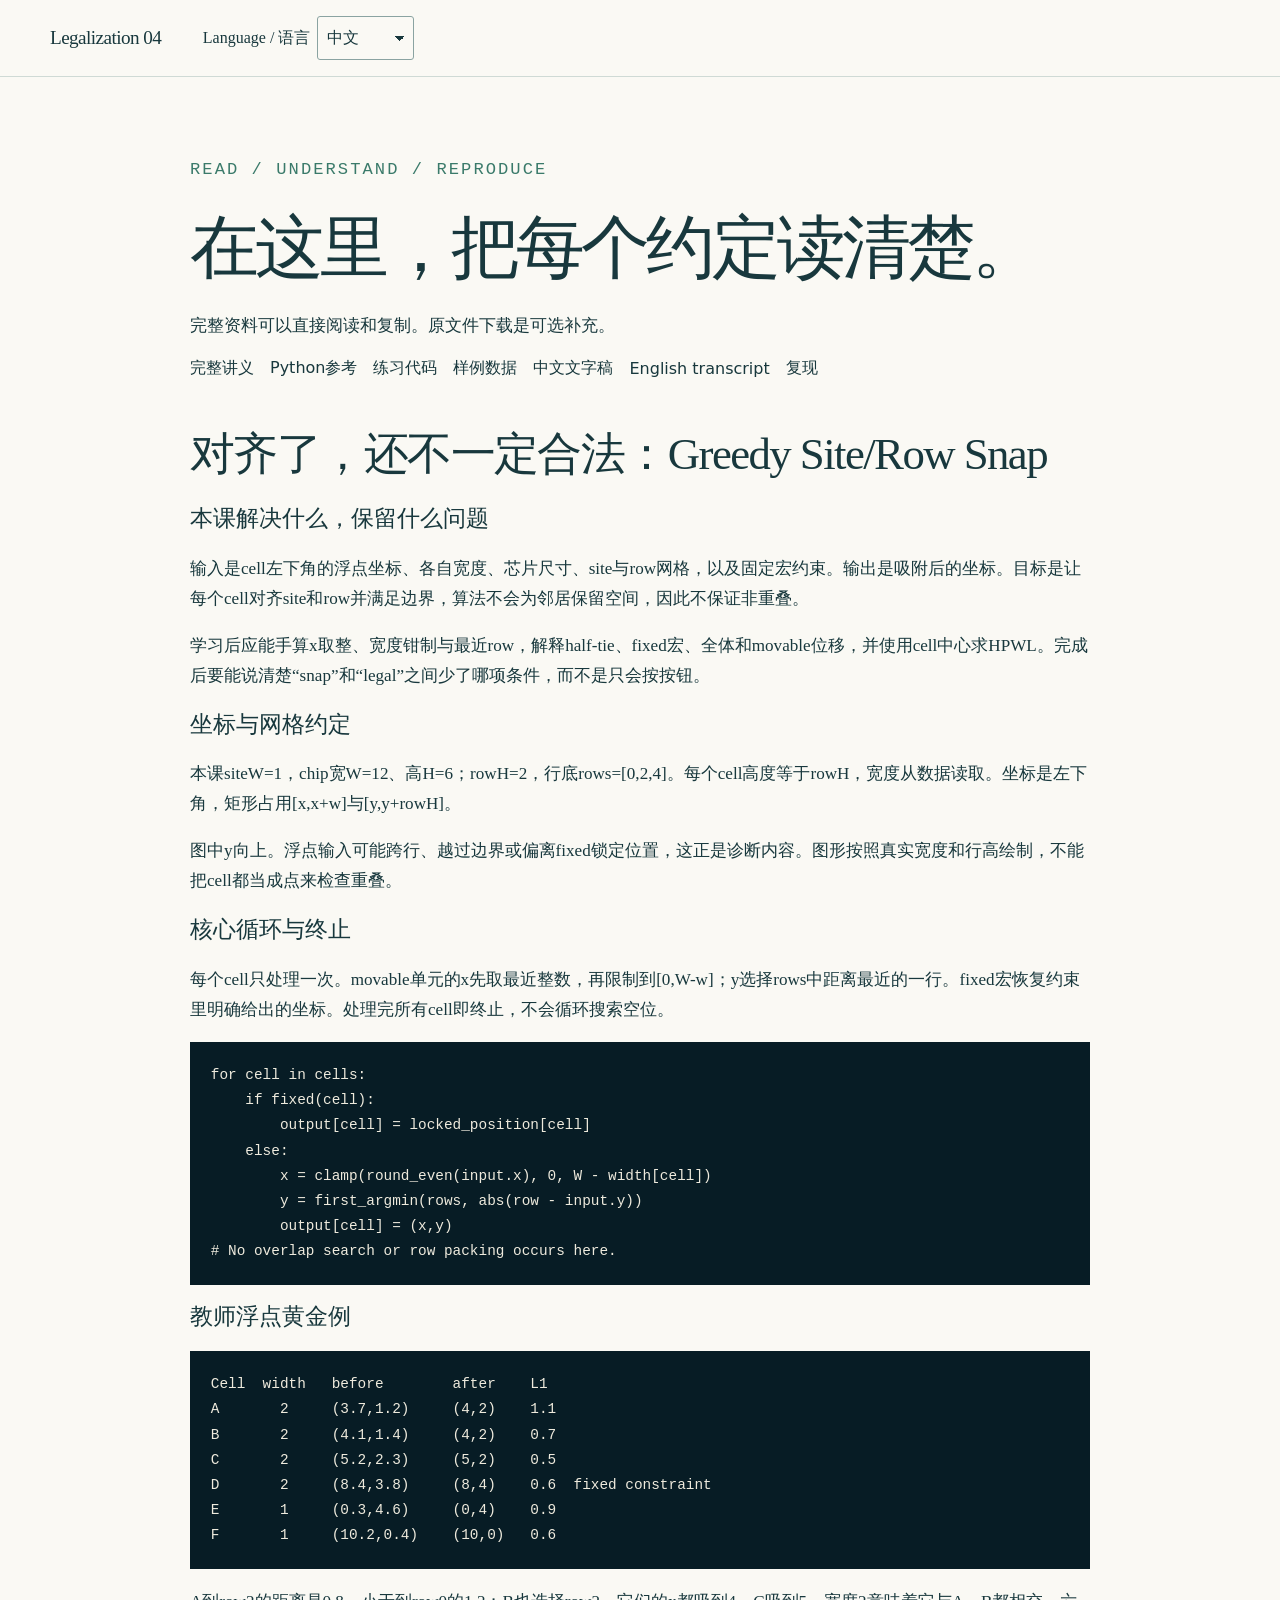
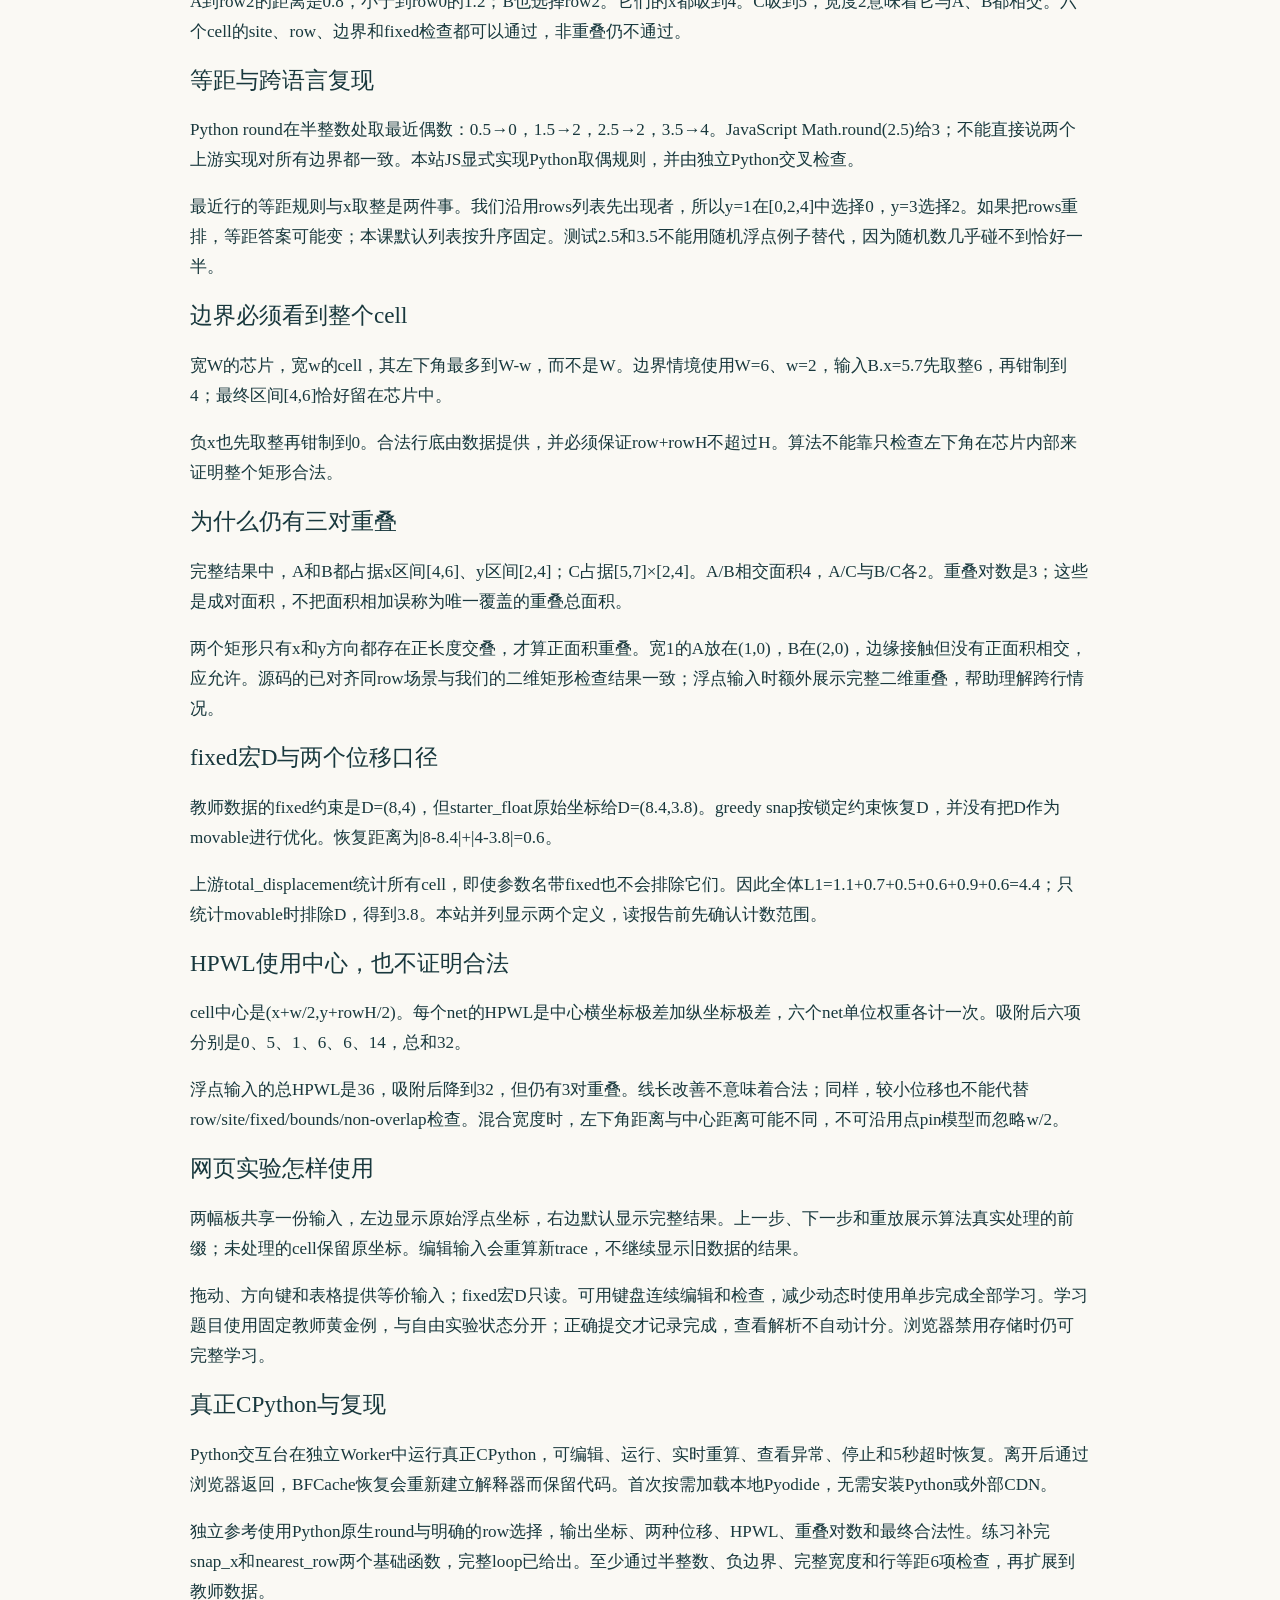
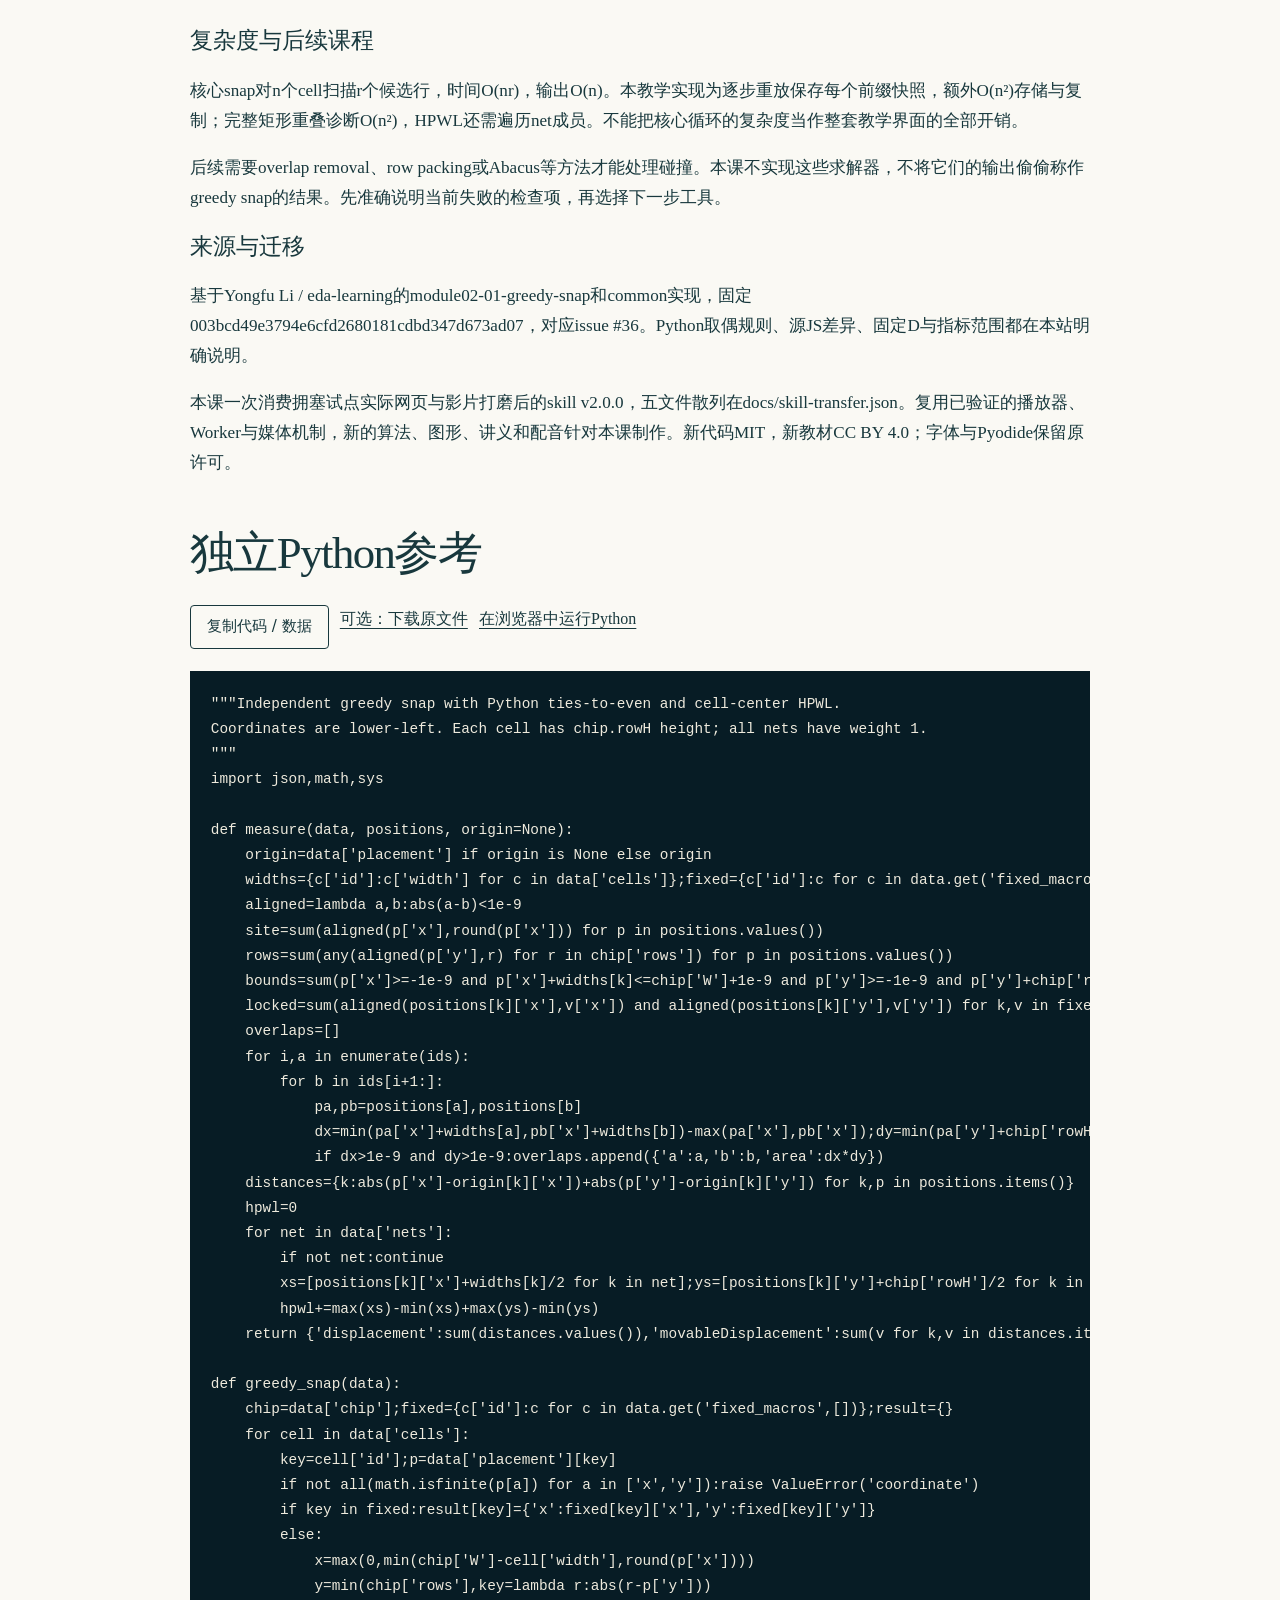
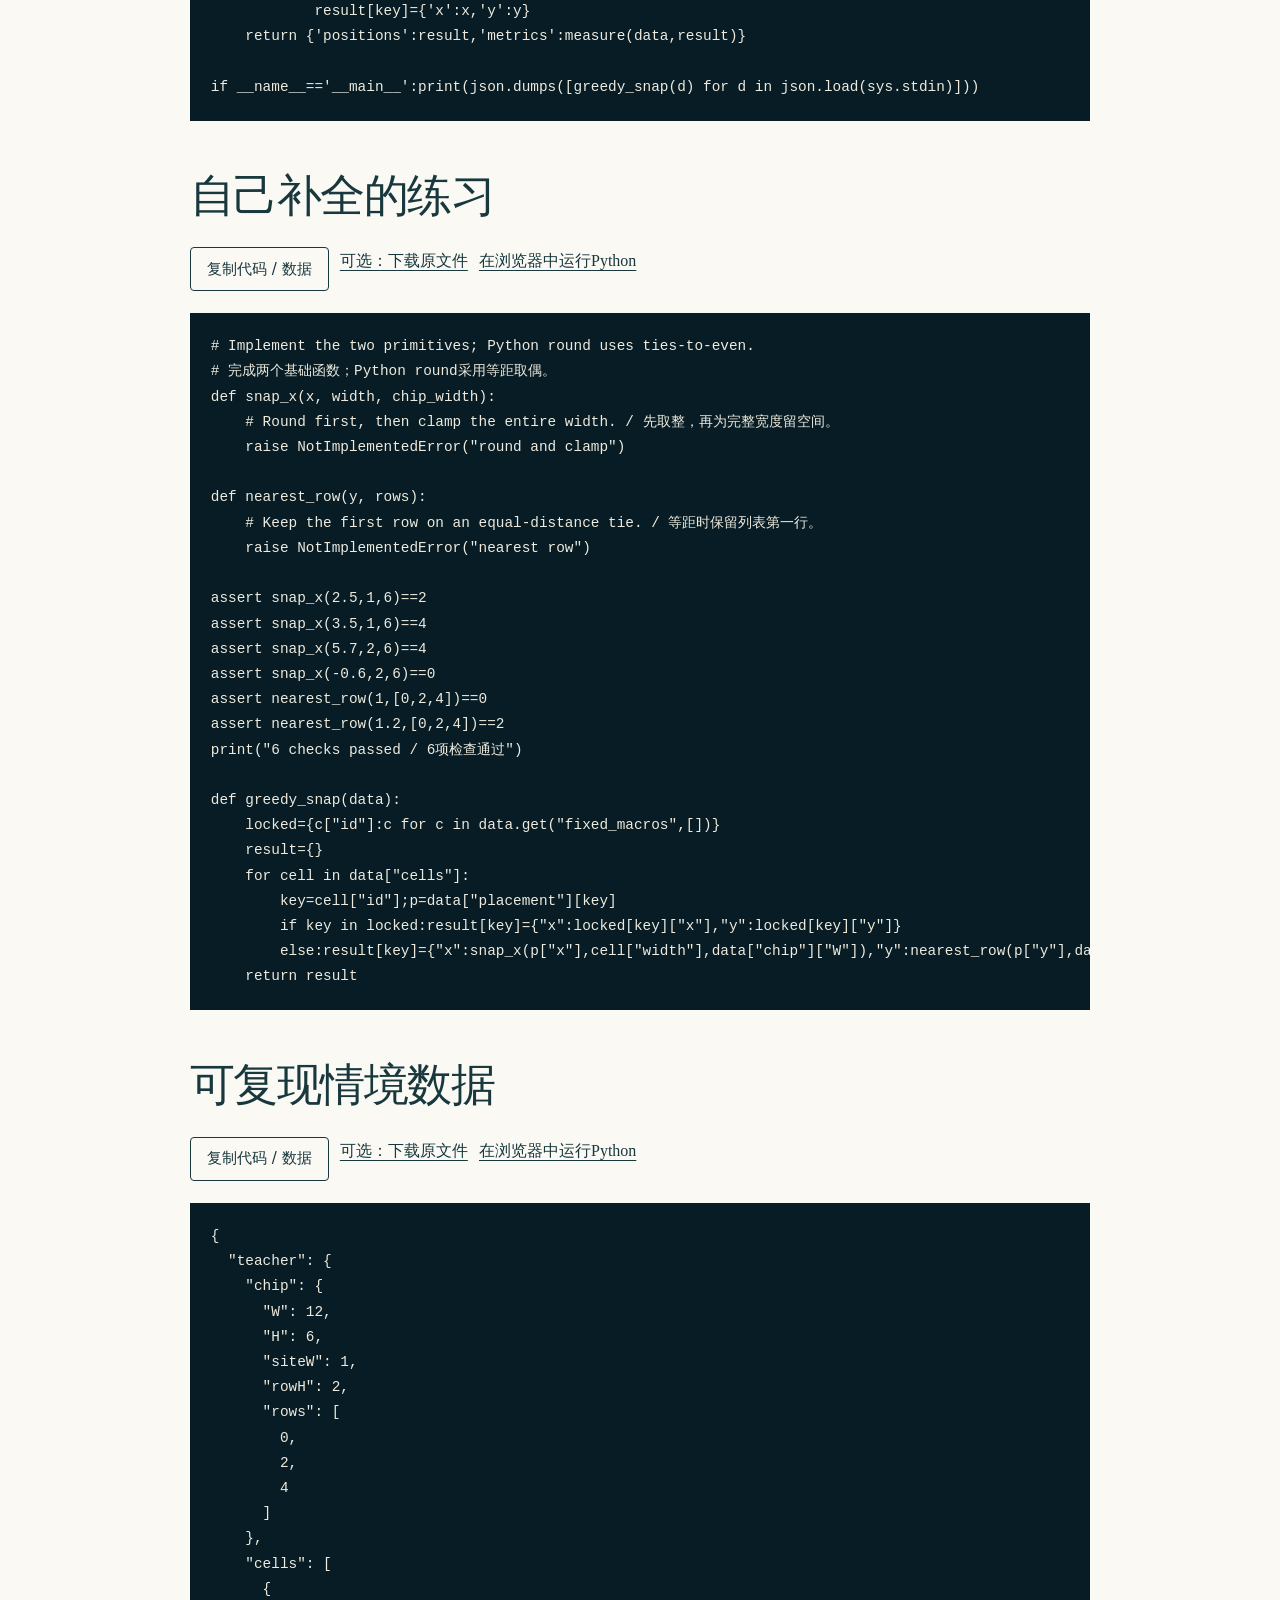
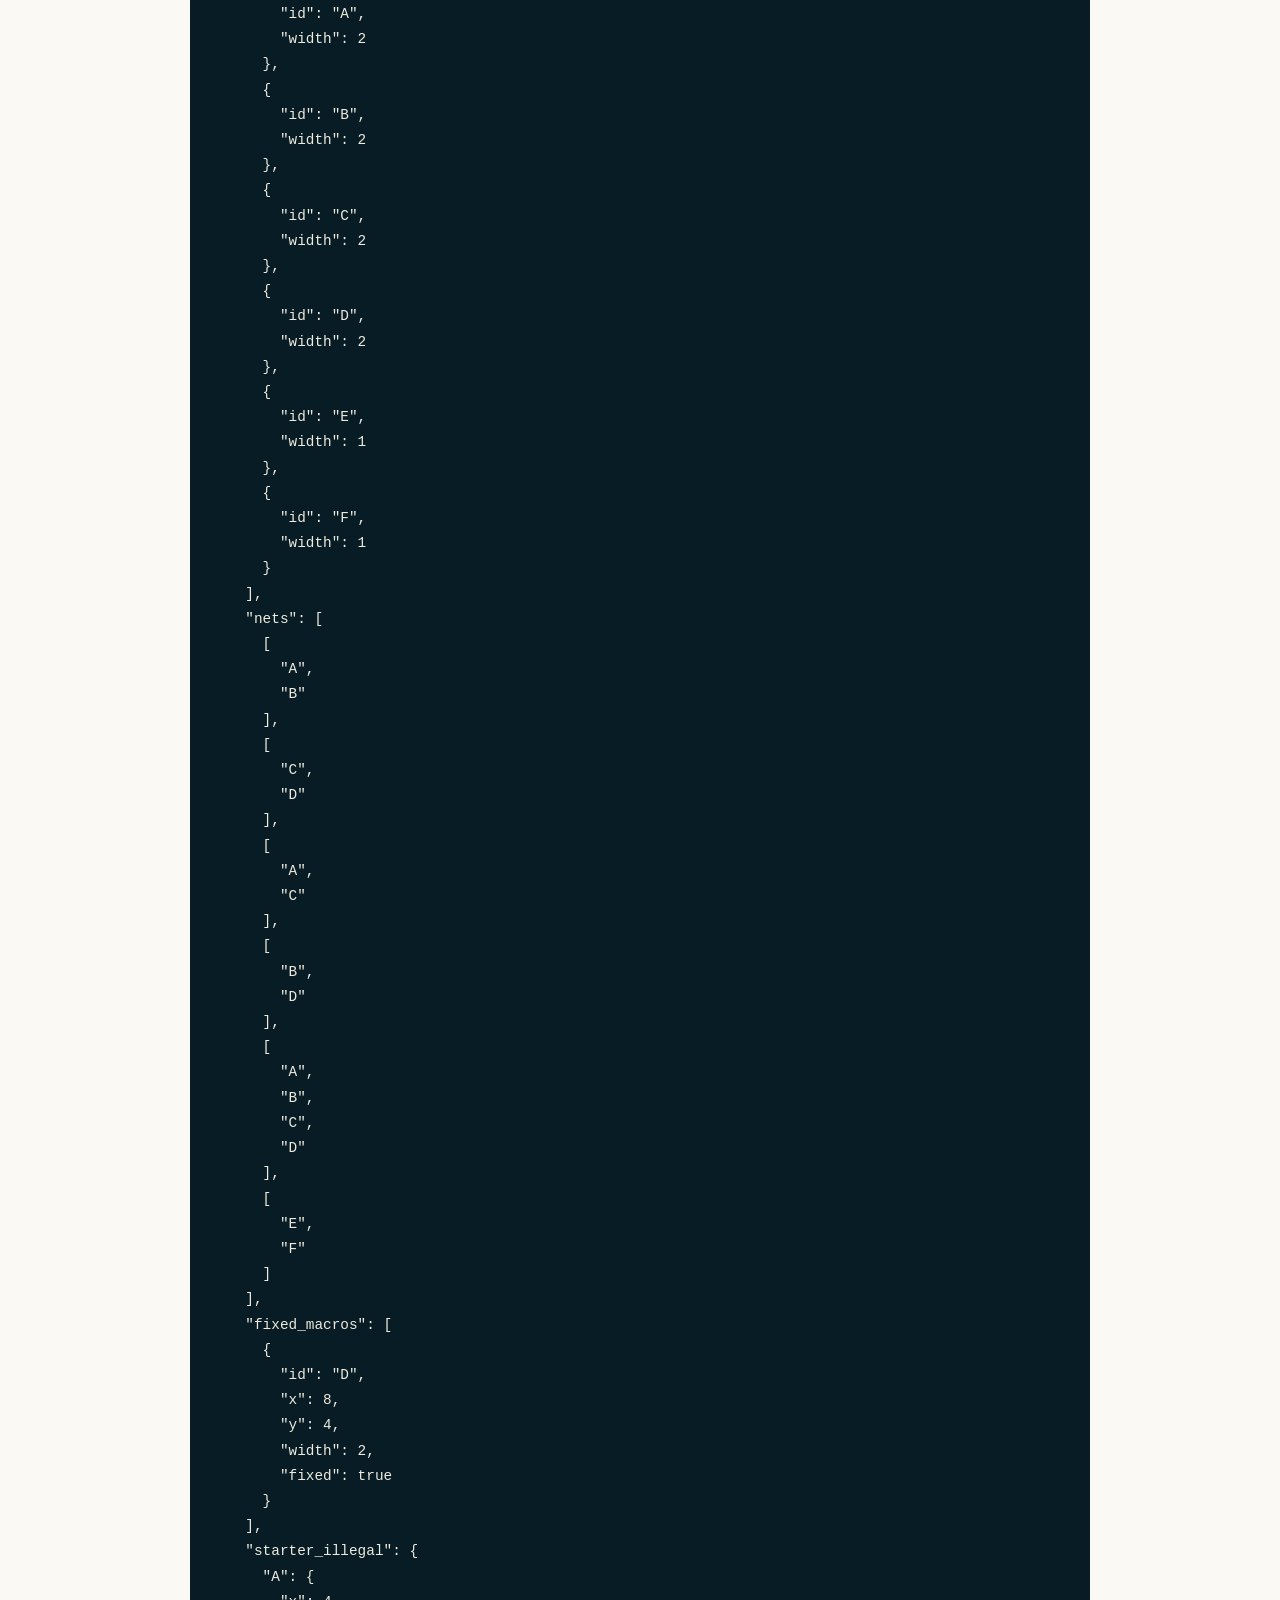
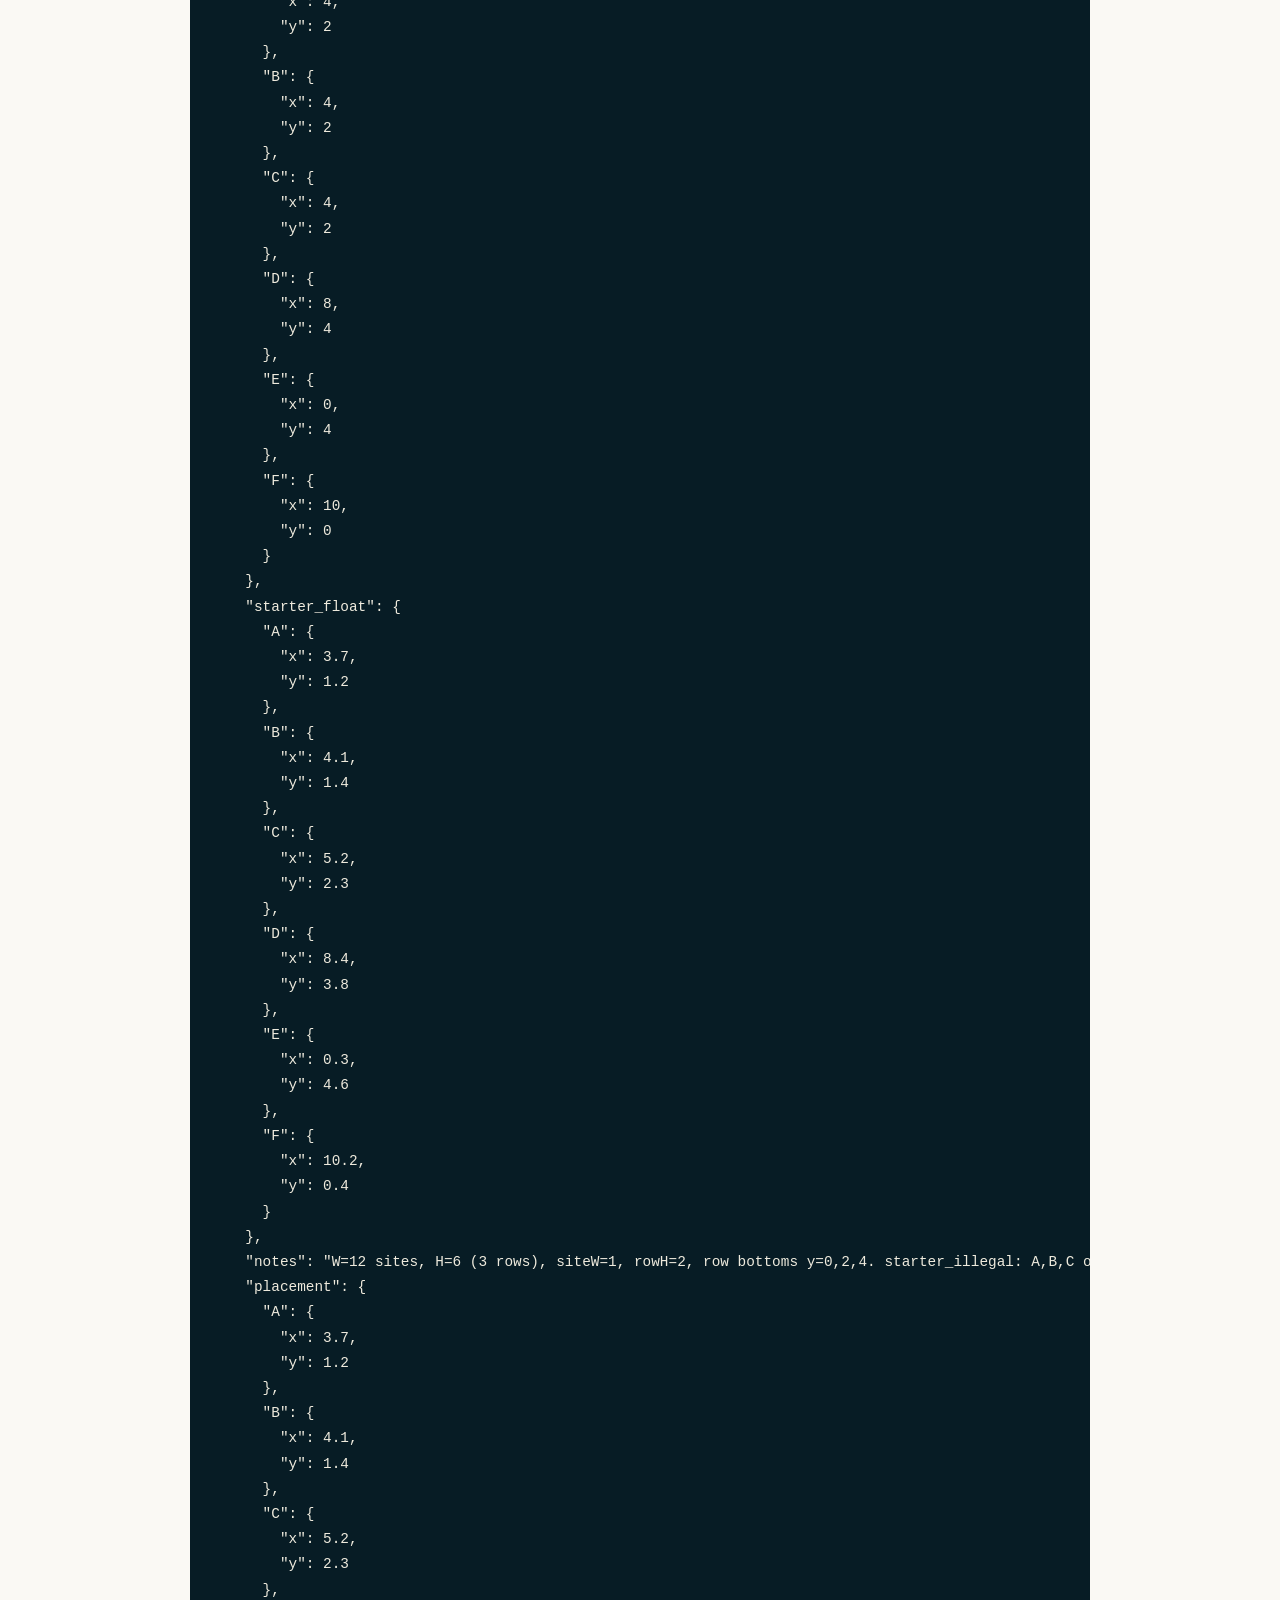
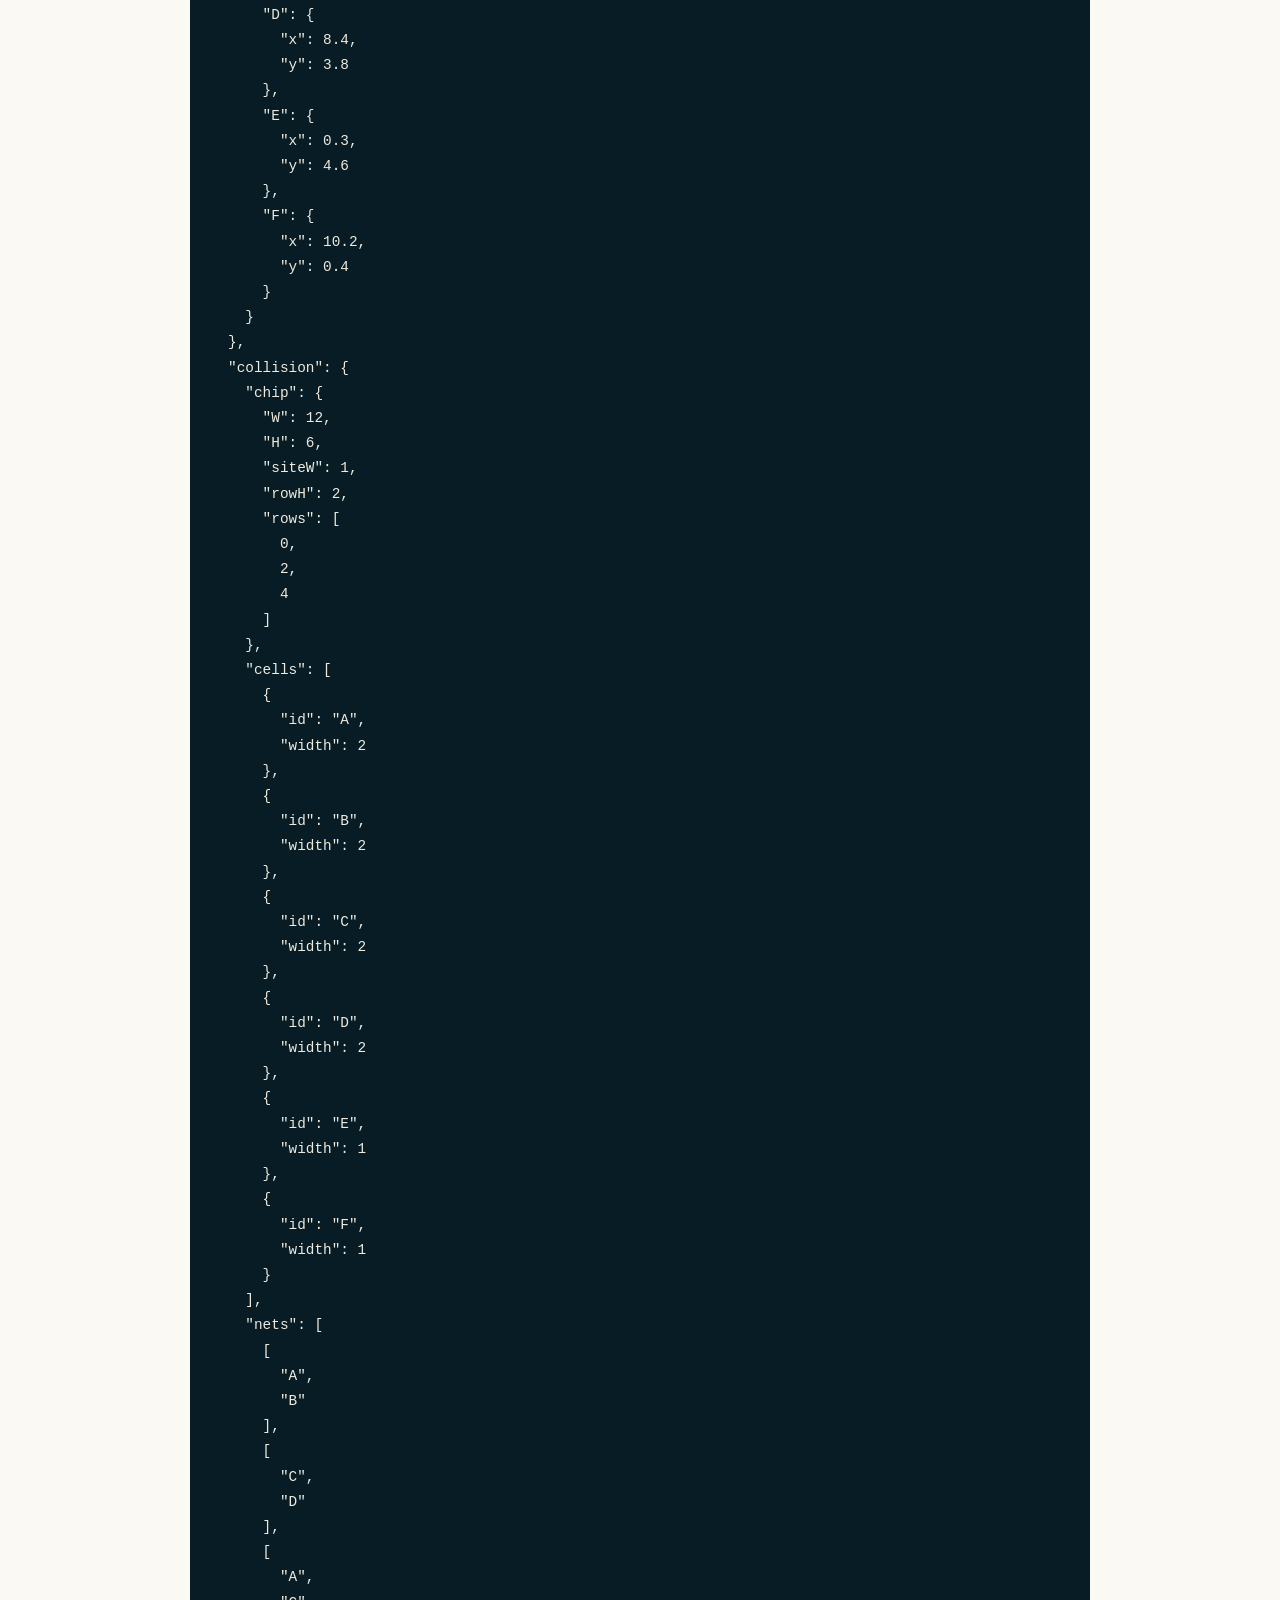
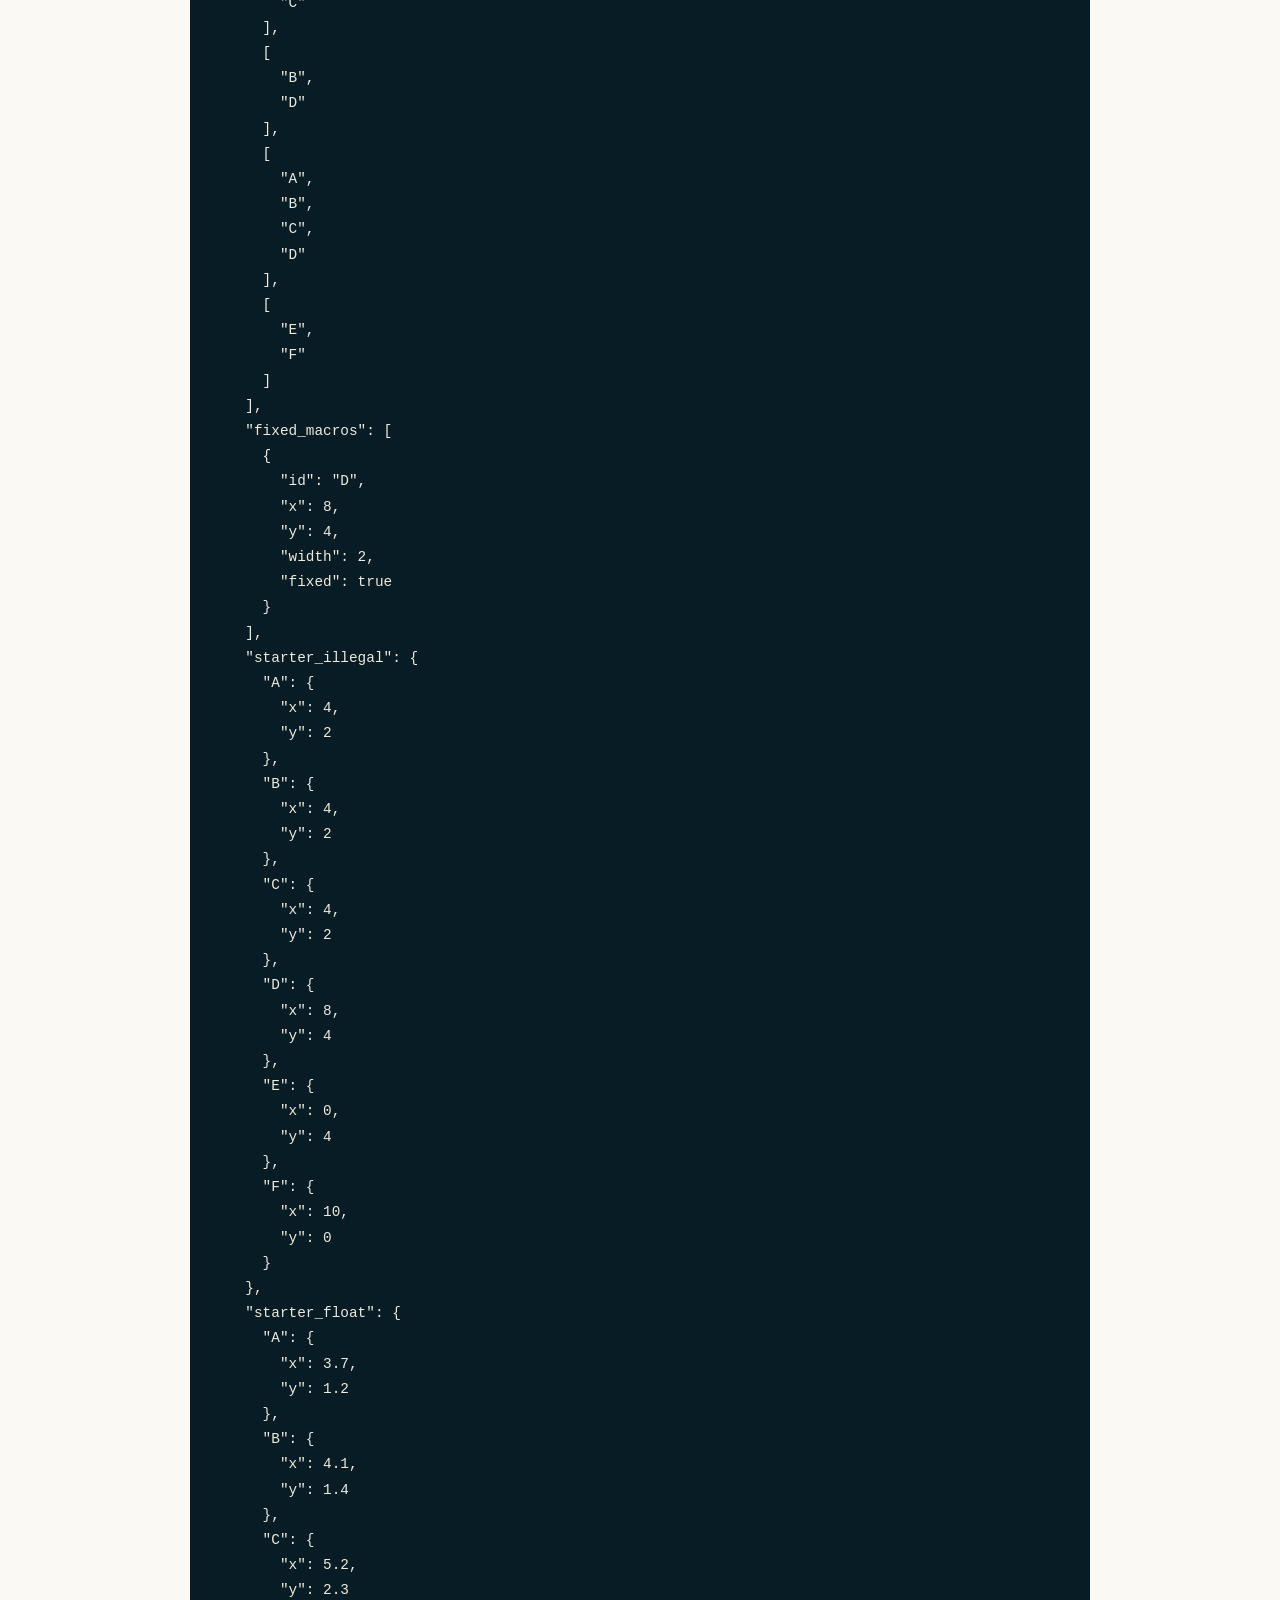
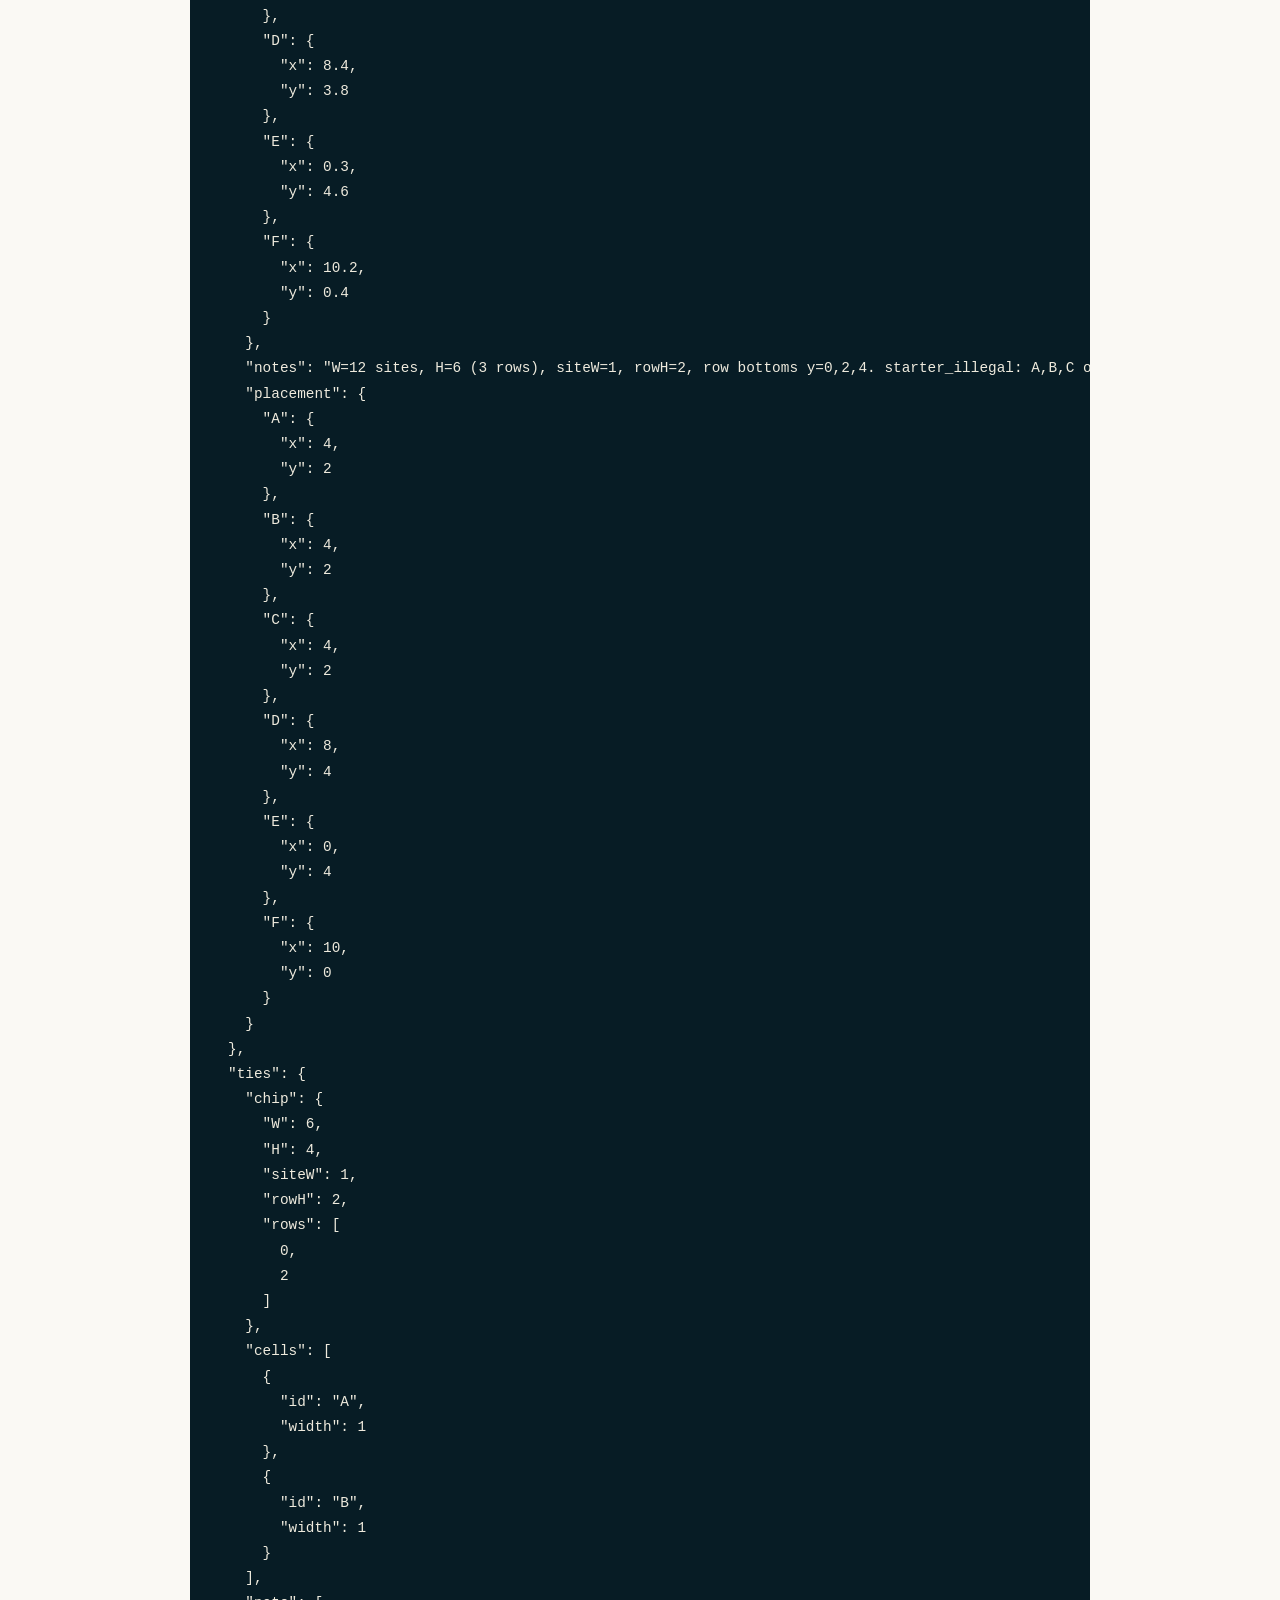
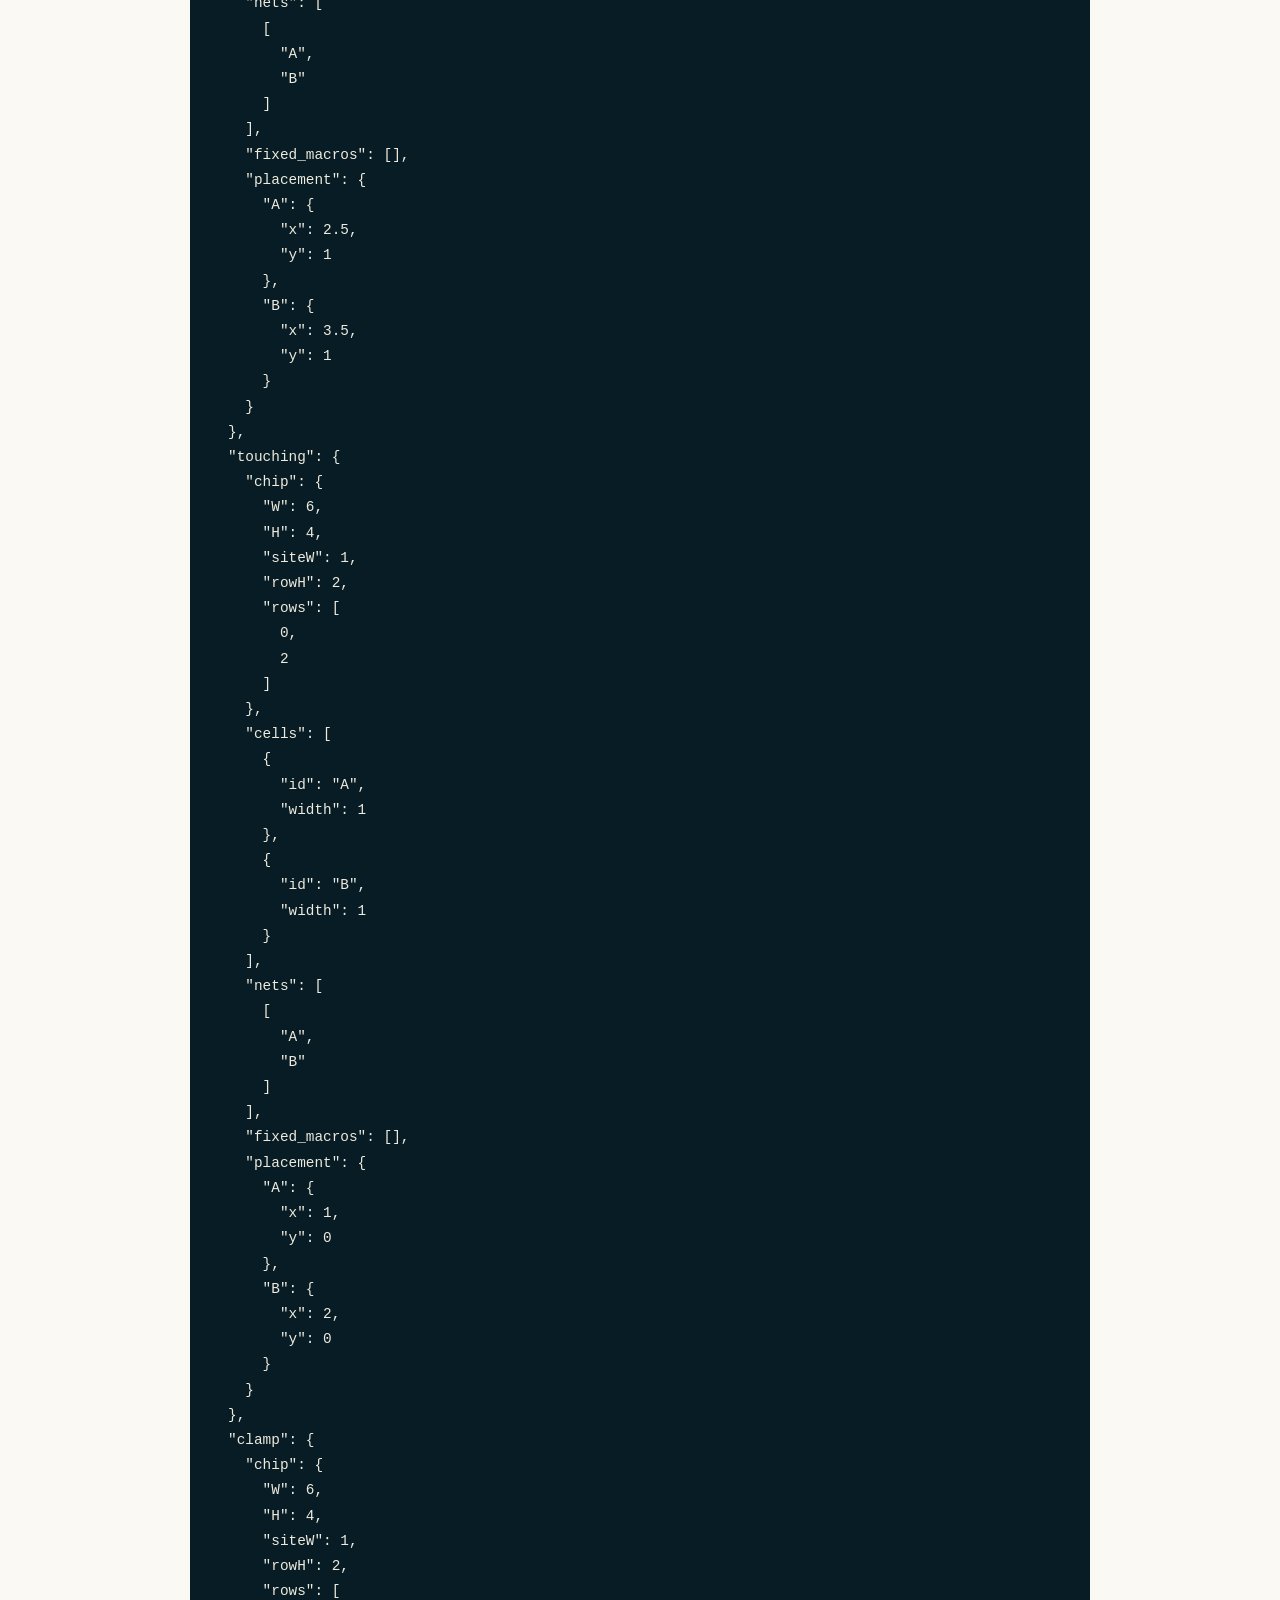
==== site/reading/index.html @ b3f8700a "Build bilingual greedy-snap lesson in one frozen-skill transfer" ====
<!doctype html><html lang="zh-CN"><head><meta charset="utf-8"><meta name="viewport" content="width=device-width,initial-scale=1"><title>学习资料 · Legalization 04</title><link rel="stylesheet" href="../assets/style.css"></head><body><header><div class="wrap top"><a class="brand" id="back" href="../">Legalization 04</a><label class="lang-label">Language / 语言 <select id="language"><option value="zh">中文</option><option value="en">English</option></select></label></div></header><main class="wrap reading section"><p class="eyebrow">READ / UNDERSTAND / REPRODUCE</p><h1 data-zh="在这里，把每个约定读清楚。" data-en="Read every convention, right here.">在这里，把每个约定读清楚。</h1><p data-zh="完整资料可以直接阅读和复制。原文件下载是可选补充。" data-en="Read and copy the complete materials online. Original downloads are optional.">完整资料可以直接阅读和复制。原文件下载是可选补充。</p><nav class="toc" aria-label="Study materials"><a href="#notes" data-zh="完整讲义" data-en="Full notes">完整讲义</a><a href="#reference" data-zh="Python参考" data-en="Python reference">Python参考</a><a href="#exercise" data-zh="练习代码" data-en="Exercise">练习代码</a><a href="#data" data-zh="样例数据" data-en="Fixtures">样例数据</a><a href="#transcript-zh">中文文字稿</a><a href="#transcript-en">English transcript</a><a href="#reproduce" data-zh="复现" data-en="Reproduce">复现</a></nav><section id="notes"><article data-reading-lang="zh"><h2>对齐了，还不一定合法：Greedy Site/Row Snap</h2>
<h3>本课解决什么，保留什么问题</h3>
<p>输入是cell左下角的浮点坐标、各自宽度、芯片尺寸、site与row网格，以及固定宏约束。输出是吸附后的坐标。目标是让每个cell对齐site和row并满足边界，算法不会为邻居保留空间，因此不保证非重叠。</p>
<p>学习后应能手算x取整、宽度钳制与最近row，解释half-tie、fixed宏、全体和movable位移，并使用cell中心求HPWL。完成后要能说清楚“snap”和“legal”之间少了哪项条件，而不是只会按按钮。</p>
<h3>坐标与网格约定</h3>
<p>本课siteW=1，chip宽W=12、高H=6；rowH=2，行底rows=[0,2,4]。每个cell高度等于rowH，宽度从数据读取。坐标是左下角，矩形占用[x,x+w]与[y,y+rowH]。</p>
<p>图中y向上。浮点输入可能跨行、越过边界或偏离fixed锁定位置，这正是诊断内容。图形按照真实宽度和行高绘制，不能把cell都当成点来检查重叠。</p>
<h3>核心循环与终止</h3>
<p>每个cell只处理一次。movable单元的x先取最近整数，再限制到[0,W-w]；y选择rows中距离最近的一行。fixed宏恢复约束里明确给出的坐标。处理完所有cell即终止，不会循环搜索空位。</p>
<pre tabindex="0"><code>for cell in cells:
    if fixed(cell):
        output[cell] = locked_position[cell]
    else:
        x = clamp(round_even(input.x), 0, W - width[cell])
        y = first_argmin(rows, abs(row - input.y))
        output[cell] = (x,y)
# No overlap search or row packing occurs here.</code></pre>
<h3>教师浮点黄金例</h3>
<pre tabindex="0"><code>Cell  width   before        after    L1
A       2     (3.7,1.2)     (4,2)    1.1
B       2     (4.1,1.4)     (4,2)    0.7
C       2     (5.2,2.3)     (5,2)    0.5
D       2     (8.4,3.8)     (8,4)    0.6  fixed constraint
E       1     (0.3,4.6)     (0,4)    0.9
F       1     (10.2,0.4)    (10,0)   0.6</code></pre>
<p>A到row2的距离是0.8，小于到row0的1.2；B也选择row2。它们的x都吸到4。C吸到5，宽度2意味着它与A、B都相交。六个cell的site、row、边界和fixed检查都可以通过，非重叠仍不通过。</p>
<h3>等距与跨语言复现</h3>
<p>Python round在半整数处取最近偶数：0.5→0，1.5→2，2.5→2，3.5→4。JavaScript Math.round(2.5)给3；不能直接说两个上游实现对所有边界都一致。本站JS显式实现Python取偶规则，并由独立Python交叉检查。</p>
<p>最近行的等距规则与x取整是两件事。我们沿用rows列表先出现者，所以y=1在[0,2,4]中选择0，y=3选择2。如果把rows重排，等距答案可能变；本课默认列表按升序固定。测试2.5和3.5不能用随机浮点例子替代，因为随机数几乎碰不到恰好一半。</p>
<h3>边界必须看到整个cell</h3>
<p>宽W的芯片，宽w的cell，其左下角最多到W-w，而不是W。边界情境使用W=6、w=2，输入B.x=5.7先取整6，再钳制到4；最终区间[4,6]恰好留在芯片中。</p>
<p>负x也先取整再钳制到0。合法行底由数据提供，并必须保证row+rowH不超过H。算法不能靠只检查左下角在芯片内部来证明整个矩形合法。</p>
<h3>为什么仍有三对重叠</h3>
<p>完整结果中，A和B都占据x区间[4,6]、y区间[2,4]；C占据[5,7]×[2,4]。A/B相交面积4，A/C与B/C各2。重叠对数是3；这些是成对面积，不把面积相加误称为唯一覆盖的重叠总面积。</p>
<p>两个矩形只有x和y方向都存在正长度交叠，才算正面积重叠。宽1的A放在(1,0)，B在(2,0)，边缘接触但没有正面积相交，应允许。源码的已对齐同row场景与我们的二维矩形检查结果一致；浮点输入时额外展示完整二维重叠，帮助理解跨行情况。</p>
<h3>fixed宏D与两个位移口径</h3>
<p>教师数据的fixed约束是D=(8,4)，但starter_float原始坐标给D=(8.4,3.8)。greedy snap按锁定约束恢复D，并没有把D作为movable进行优化。恢复距离为|8-8.4|+|4-3.8|=0.6。</p>
<p>上游total_displacement统计所有cell，即使参数名带fixed也不会排除它们。因此全体L1=1.1+0.7+0.5+0.6+0.9+0.6=4.4；只统计movable时排除D，得到3.8。本站并列显示两个定义，读报告前先确认计数范围。</p>
<h3>HPWL使用中心，也不证明合法</h3>
<p>cell中心是(x+w/2,y+rowH/2)。每个net的HPWL是中心横坐标极差加纵坐标极差，六个net单位权重各计一次。吸附后六项分别是0、5、1、6、6、14，总和32。</p>
<p>浮点输入的总HPWL是36，吸附后降到32，但仍有3对重叠。线长改善不意味着合法；同样，较小位移也不能代替row/site/fixed/bounds/non-overlap检查。混合宽度时，左下角距离与中心距离可能不同，不可沿用点pin模型而忽略w/2。</p>
<h3>网页实验怎样使用</h3>
<p>两幅板共享一份输入，左边显示原始浮点坐标，右边默认显示完整结果。上一步、下一步和重放展示算法真实处理的前缀；未处理的cell保留原坐标。编辑输入会重算新trace，不继续显示旧数据的结果。</p>
<p>拖动、方向键和表格提供等价输入；fixed宏D只读。可用键盘连续编辑和检查，减少动态时使用单步完成全部学习。学习题目使用固定教师黄金例，与自由实验状态分开；正确提交才记录完成，查看解析不自动计分。浏览器禁用存储时仍可完整学习。</p>
<h3>真正CPython与复现</h3>
<p>Python交互台在独立Worker中运行真正CPython，可编辑、运行、实时重算、查看异常、停止和5秒超时恢复。离开后通过浏览器返回，BFCache恢复会重新建立解释器而保留代码。首次按需加载本地Pyodide，无需安装Python或外部CDN。</p>
<p>独立参考使用Python原生round与明确的row选择，输出坐标、两种位移、HPWL、重叠对数和最终合法性。练习补完snap_x和nearest_row两个基础函数，完整loop已给出。至少通过半整数、负边界、完整宽度和行等距6项检查，再扩展到教师数据。</p>
<h3>复杂度与后续课程</h3>
<p>核心snap对n个cell扫描r个候选行，时间O(nr)，输出O(n)。本教学实现为逐步重放保存每个前缀快照，额外O(n²)存储与复制；完整矩形重叠诊断O(n²)，HPWL还需遍历net成员。不能把核心循环的复杂度当作整套教学界面的全部开销。</p>
<p>后续需要overlap removal、row packing或Abacus等方法才能处理碰撞。本课不实现这些求解器，不将它们的输出偷偷称作greedy snap的结果。先准确说明当前失败的检查项，再选择下一步工具。</p>
<h3>来源与迁移</h3>
<p>基于Yongfu Li / eda-learning的module02-01-greedy-snap和common实现，固定003bcd49e3794e6cfd2680181cdbd347d673ad07，对应issue #36。Python取偶规则、源JS差异、固定D与指标范围都在本站明确说明。</p>
<p>本课一次消费拥塞试点实际网页与影片打磨后的skill v2.0.0，五文件散列在docs/skill-transfer.json。复用已验证的播放器、Worker与媒体机制，新的算法、图形、讲义和配音针对本课制作。新代码MIT，新教材CC BY 4.0；字体与Pyodide保留原许可。</p></article><article data-reading-lang="en" hidden><h2>Snapped. Still Not Legal: Greedy Site/Row Snap</h2>
<h3>Problem and learning goals</h3>
<p>Inputs are fractional lower-left cell positions, widths, chip dimensions, site and row grids, and fixed constraints. Outputs are snapped coordinates. The algorithm aligns each cell and enforces boundaries; it does not reserve room for neighbors, so it does not guarantee non-overlap.</p>
<p>You should be able to calculate rounding, width-aware clamping and nearest rows, explain halfway ties and fixed macros, distinguish all-cell from movable displacement, and calculate cell-center HPWL. Learn what is missing between snapping and legal placement, rather than merely learning a button.</p>
<h3>Coordinates and grid</h3>
<p>Site width is one. The teacher chip is W=12, H=6 with rowH=2 and row bottoms [0,2,4]. Every cell has row-height height; its width comes from the data. Coordinates are lower-left corners, and a rectangle occupies [x,x+w] and [y,y+rowH].</p>
<p>The diagram’s y-axis points upward. Float inputs may cross rows, exceed a boundary or disagree with a fixed constraint; these are diagnostics, not hidden assumptions. Rectangles use their actual widths and height. Treating cells as points cannot establish non-overlap.</p>
<h3>Core loop and termination</h3>
<p>Process each cell once. For movable cells, round x to the nearest integer and clamp it to [0,W-w]. Choose the closest allowed row for y. Fixed macros use the coordinates explicitly stated by their constraints. Stop after all cells; there is no free-space search.</p>
<pre tabindex="0"><code>for cell in cells:
    if fixed(cell):
        output[cell] = locked_position[cell]
    else:
        x = clamp(round_even(input.x), 0, W - width[cell])
        y = first_argmin(rows, abs(row - input.y))
        output[cell] = (x,y)
# No overlap search or row packing occurs here.</code></pre>
<h3>Teacher float golden</h3>
<pre tabindex="0"><code>Cell  width   before        after    L1
A       2     (3.7,1.2)     (4,2)    1.1
B       2     (4.1,1.4)     (4,2)    0.7
C       2     (5.2,2.3)     (5,2)    0.5
D       2     (8.4,3.8)     (8,4)    0.6  fixed constraint
E       1     (0.3,4.6)     (0,4)    0.9
F       1     (10.2,0.4)    (10,0)   0.6</code></pre>
<p>A is 0.8 from row two, closer than its 1.2 distance to row zero. B also chooses row two. Both x coordinates become four. C becomes five, and width two makes it intersect both A and B. Site, row, boundary and fixed checks can all pass while non-overlap fails.</p>
<h3>Halfway ties and cross-language reproduction</h3>
<p>Python round uses ties-to-even: 0.5→0, 1.5→2, 2.5→2 and 3.5→4. JavaScript Math.round(2.5) gives three. The original language ports therefore need not agree on every boundary. This site explicitly implements Python’s tie rule in JavaScript and cross-checks it independently.</p>
<p>Row ties are a different rule. The first row in the supplied list wins, so y=1 chooses zero in [0,2,4], and y=3 chooses two. Reordering the list can change a tied result; the default list is fixed in ascending order. Random floats almost never hit exact halves, so explicit boundary tests are necessary.</p>
<h3>Fit the whole cell inside the boundary</h3>
<p>A width-w cell on a width-W chip can place its lower-left corner at most at W-w, not W. In the boundary preset, W=6 and w=2. B.x=5.7 rounds to six, then clamps to four; the interval [4,6] fits exactly.</p>
<p>Negative x also rounds before clamping to zero. Allowed rows must leave room for the full height, with row+rowH≤H. A lower-left corner inside the chip is not enough to prove that its whole rectangle fits.</p>
<h3>Why three overlapping pairs remain</h3>
<p>A and B both occupy [4,6]×[2,4], while C occupies [5,7]×[2,4]. The A/B intersection has area four; A/C and B/C each have area two. There are three pairs. Pairwise areas are not a union-area measurement, so do not rename their sum as unique total overlap area.</p>
<p>Rectangles overlap only when both axis intersections have positive length. Width-one A at (1,0) and B at (2,0) touch but share no positive area. Strict interval comparisons permit that contact. After alignment, this agrees with the source’s same-row check; for fractional inputs, the lesson also displays full two-dimensional intersections to explain cross-row cases.</p>
<h3>Fixed D and two displacement definitions</h3>
<p>The fixed constraint says D=(8,4), but starter_float records D=(8.4,3.8). Greedy snap restores the stated lock, rather than optimizing D as a movable cell. Its restoration distance is |8-8.4|+|4-3.8|=0.6.</p>
<p>The source total_displacement counts every cell even when its API accepts a fixed argument. All-cell L1 is 1.1+0.7+0.5+0.6+0.9+0.6=4.4. Excluding D gives movable-only L1=3.8. Both definitions appear side by side so that the counting scope is explicit.</p>
<h3>Cell-center HPWL does not prove legality</h3>
<p>A cell center is (x+w/2,y+rowH/2). Net HPWL is its center-coordinate x range plus y range. Count each of six nets once with unit weight. The final contributions are 0,5,1,6,6,14, totaling 32.</p>
<p>The float input has total HPWL 36. Snapping lowers it to 32 while leaving three overlapping pairs. Better wirelength does not imply legality, and smaller displacement cannot replace site, row, bounds, fixed and non-overlap checks. For mixed widths, lower-left and center distances can differ; do not silently reuse a point-pin model.</p>
<h3>Use the live lab</h3>
<p>Both boards share one input. The left shows the float placement and the right initially shows the complete result. Previous, next and replay expose real processing prefixes; unprocessed cells retain their original coordinates. Editing an input recomputes the trace rather than preserving stale results.</p>
<p>Drag, arrow keys and the coordinate table provide equivalent input. Fixed D is read-only. Consecutive keyboard edits and inspections remain usable. Reduced-motion mode retains manual stepping. Questions use the fixed teacher golden, independently of free experiments; only correct submissions record completion. Revealing an explanation does not score, and denied local storage does not block learning.</p>
<h3>Real CPython and reproduction</h3>
<p>The workspace runs CPython in an independent Worker. Edit, run, use live mode, inspect exceptions, stop, or recover after the five-second limit. Returning through the browser’s back-forward cache rebuilds the interpreter while retaining code. Bundled Pyodide loads on demand; no local Python installation or external CDN is required.</p>
<p>The independent reference uses native Python round and explicit row selection, returning coordinates, both displacement definitions, HPWL, overlap pairs and legality. Complete snap_x and nearest_row in the exercise; the full loop is supplied. Six primitive checks cover exact halves, negative and full-width boundaries, and equal-distance rows before extending to the teacher data.</p>
<h3>Complexity and what comes next</h3>
<p>Core snapping scans r rows for each of n cells: O(nr) time and O(n) output. This teaching implementation additionally stores every prefix, with O(n²) copying/storage. Full rectangle-pair diagnostics take O(n²), and HPWL traverses net members. The core loop’s complexity is not the cost of the whole teaching interface.</p>
<p>Removing collisions requires later overlap removal, row packing or Abacus-like methods. This lesson does not implement them or relabel their output as greedy snap. Identify the failed checks accurately before choosing the next tool.</p>
<h3>Sources and skill transfer</h3>
<p>Based on Yongfu Li’s eda-learning module02-01-greedy-snap and common implementation at commit 003bcd49e3794e6cfd2680181cdbd347d673ad07, corresponding to issue #36. The Python tie rule, original JavaScript difference, fixed-D restoration and metric scope are explicitly documented.</p>
<p>This lesson consumes frozen skill v2.0.0 once after the congestion pilot’s real website/film iteration. Five file hashes are recorded in docs/skill-transfer.json. It reuses validated player, Worker and media mechanisms with new lesson-specific algorithms, diagrams, notes and narration. New code is MIT, new teaching content CC BY 4.0; fonts and Pyodide retain their licenses.</p></article></section><section id="reference"><h2 data-zh="独立Python参考" data-en="Independent Python reference">独立Python参考</h2><div class="actions"><button data-copy="code-reference" data-zh="复制代码 / 数据" data-en="Copy code / data">复制代码 / 数据</button><a href="../downloads/reference.py" download data-zh="可选：下载原文件" data-en="Optional: download original">可选：下载原文件</a><a id="python-reference" href="../python/" data-zh="在浏览器中运行Python" data-en="Run Python in this browser">在浏览器中运行Python</a></div><pre tabindex="0"><code id="code-reference">&quot;&quot;&quot;Independent greedy snap with Python ties-to-even and cell-center HPWL.
Coordinates are lower-left. Each cell has chip.rowH height; all nets have weight 1.
&quot;&quot;&quot;
import json,math,sys

def measure(data, positions, origin=None):
    origin=data[&#x27;placement&#x27;] if origin is None else origin
    widths={c[&#x27;id&#x27;]:c[&#x27;width&#x27;] for c in data[&#x27;cells&#x27;]};fixed={c[&#x27;id&#x27;]:c for c in data.get(&#x27;fixed_macros&#x27;,[])};ids=list(widths);chip=data[&#x27;chip&#x27;]
    aligned=lambda a,b:abs(a-b)&lt;1e-9
    site=sum(aligned(p[&#x27;x&#x27;],round(p[&#x27;x&#x27;])) for p in positions.values())
    rows=sum(any(aligned(p[&#x27;y&#x27;],r) for r in chip[&#x27;rows&#x27;]) for p in positions.values())
    bounds=sum(p[&#x27;x&#x27;]&gt;=-1e-9 and p[&#x27;x&#x27;]+widths[k]&lt;=chip[&#x27;W&#x27;]+1e-9 and p[&#x27;y&#x27;]&gt;=-1e-9 and p[&#x27;y&#x27;]+chip[&#x27;rowH&#x27;]&lt;=chip[&#x27;H&#x27;]+1e-9 for k,p in positions.items())
    locked=sum(aligned(positions[k][&#x27;x&#x27;],v[&#x27;x&#x27;]) and aligned(positions[k][&#x27;y&#x27;],v[&#x27;y&#x27;]) for k,v in fixed.items())
    overlaps=[]
    for i,a in enumerate(ids):
        for b in ids[i+1:]:
            pa,pb=positions[a],positions[b]
            dx=min(pa[&#x27;x&#x27;]+widths[a],pb[&#x27;x&#x27;]+widths[b])-max(pa[&#x27;x&#x27;],pb[&#x27;x&#x27;]);dy=min(pa[&#x27;y&#x27;]+chip[&#x27;rowH&#x27;],pb[&#x27;y&#x27;]+chip[&#x27;rowH&#x27;])-max(pa[&#x27;y&#x27;],pb[&#x27;y&#x27;])
            if dx&gt;1e-9 and dy&gt;1e-9:overlaps.append({&#x27;a&#x27;:a,&#x27;b&#x27;:b,&#x27;area&#x27;:dx*dy})
    distances={k:abs(p[&#x27;x&#x27;]-origin[k][&#x27;x&#x27;])+abs(p[&#x27;y&#x27;]-origin[k][&#x27;y&#x27;]) for k,p in positions.items()}
    hpwl=0
    for net in data[&#x27;nets&#x27;]:
        if not net:continue
        xs=[positions[k][&#x27;x&#x27;]+widths[k]/2 for k in net];ys=[positions[k][&#x27;y&#x27;]+chip[&#x27;rowH&#x27;]/2 for k in net]
        hpwl+=max(xs)-min(xs)+max(ys)-min(ys)
    return {&#x27;displacement&#x27;:sum(distances.values()),&#x27;movableDisplacement&#x27;:sum(v for k,v in distances.items() if k not in fixed),&#x27;hpwl&#x27;:hpwl,&#x27;overlaps&#x27;:overlaps,&#x27;siteAligned&#x27;:site,&#x27;rowAligned&#x27;:rows,&#x27;inBounds&#x27;:bounds,&#x27;fixedAligned&#x27;:locked,&#x27;legal&#x27;:site==len(ids) and rows==len(ids) and bounds==len(ids) and locked==len(fixed) and not overlaps}

def greedy_snap(data):
    chip=data[&#x27;chip&#x27;];fixed={c[&#x27;id&#x27;]:c for c in data.get(&#x27;fixed_macros&#x27;,[])};result={}
    for cell in data[&#x27;cells&#x27;]:
        key=cell[&#x27;id&#x27;];p=data[&#x27;placement&#x27;][key]
        if not all(math.isfinite(p[a]) for a in [&#x27;x&#x27;,&#x27;y&#x27;]):raise ValueError(&#x27;coordinate&#x27;)
        if key in fixed:result[key]={&#x27;x&#x27;:fixed[key][&#x27;x&#x27;],&#x27;y&#x27;:fixed[key][&#x27;y&#x27;]}
        else:
            x=max(0,min(chip[&#x27;W&#x27;]-cell[&#x27;width&#x27;],round(p[&#x27;x&#x27;])))
            y=min(chip[&#x27;rows&#x27;],key=lambda r:abs(r-p[&#x27;y&#x27;]))
            result[key]={&#x27;x&#x27;:x,&#x27;y&#x27;:y}
    return {&#x27;positions&#x27;:result,&#x27;metrics&#x27;:measure(data,result)}

if __name__==&#x27;__main__&#x27;:print(json.dumps([greedy_snap(d) for d in json.load(sys.stdin)]))
</code></pre></section><section id="exercise"><h2 data-zh="自己补全的练习" data-en="Complete the exercise">自己补全的练习</h2><div class="actions"><button data-copy="code-exercise" data-zh="复制代码 / 数据" data-en="Copy code / data">复制代码 / 数据</button><a href="../downloads/exercise.py" download data-zh="可选：下载原文件" data-en="Optional: download original">可选：下载原文件</a><a id="python-exercise" href="../python/" data-zh="在浏览器中运行Python" data-en="Run Python in this browser">在浏览器中运行Python</a></div><pre tabindex="0"><code id="code-exercise"># Implement the two primitives; Python round uses ties-to-even.
# 完成两个基础函数；Python round采用等距取偶。
def snap_x(x, width, chip_width):
    # Round first, then clamp the entire width. / 先取整，再为完整宽度留空间。
    raise NotImplementedError(&quot;round and clamp&quot;)

def nearest_row(y, rows):
    # Keep the first row on an equal-distance tie. / 等距时保留列表第一行。
    raise NotImplementedError(&quot;nearest row&quot;)

assert snap_x(2.5,1,6)==2
assert snap_x(3.5,1,6)==4
assert snap_x(5.7,2,6)==4
assert snap_x(-0.6,2,6)==0
assert nearest_row(1,[0,2,4])==0
assert nearest_row(1.2,[0,2,4])==2
print(&quot;6 checks passed / 6项检查通过&quot;)

def greedy_snap(data):
    locked={c[&quot;id&quot;]:c for c in data.get(&quot;fixed_macros&quot;,[])}
    result={}
    for cell in data[&quot;cells&quot;]:
        key=cell[&quot;id&quot;];p=data[&quot;placement&quot;][key]
        if key in locked:result[key]={&quot;x&quot;:locked[key][&quot;x&quot;],&quot;y&quot;:locked[key][&quot;y&quot;]}
        else:result[key]={&quot;x&quot;:snap_x(p[&quot;x&quot;],cell[&quot;width&quot;],data[&quot;chip&quot;][&quot;W&quot;]),&quot;y&quot;:nearest_row(p[&quot;y&quot;],data[&quot;chip&quot;][&quot;rows&quot;])}
    return result
</code></pre></section><section id="data"><h2 data-zh="可复现情境数据" data-en="Reproducible fixtures">可复现情境数据</h2><div class="actions"><button data-copy="code-data" data-zh="复制代码 / 数据" data-en="Copy code / data">复制代码 / 数据</button><a href="../downloads/examples.json" download data-zh="可选：下载原文件" data-en="Optional: download original">可选：下载原文件</a><a id="python-data" href="../python/" data-zh="在浏览器中运行Python" data-en="Run Python in this browser">在浏览器中运行Python</a></div><pre tabindex="0"><code id="code-data">{
  &quot;teacher&quot;: {
    &quot;chip&quot;: {
      &quot;W&quot;: 12,
      &quot;H&quot;: 6,
      &quot;siteW&quot;: 1,
      &quot;rowH&quot;: 2,
      &quot;rows&quot;: [
        0,
        2,
        4
      ]
    },
    &quot;cells&quot;: [
      {
        &quot;id&quot;: &quot;A&quot;,
        &quot;width&quot;: 2
      },
      {
        &quot;id&quot;: &quot;B&quot;,
        &quot;width&quot;: 2
      },
      {
        &quot;id&quot;: &quot;C&quot;,
        &quot;width&quot;: 2
      },
      {
        &quot;id&quot;: &quot;D&quot;,
        &quot;width&quot;: 2
      },
      {
        &quot;id&quot;: &quot;E&quot;,
        &quot;width&quot;: 1
      },
      {
        &quot;id&quot;: &quot;F&quot;,
        &quot;width&quot;: 1
      }
    ],
    &quot;nets&quot;: [
      [
        &quot;A&quot;,
        &quot;B&quot;
      ],
      [
        &quot;C&quot;,
        &quot;D&quot;
      ],
      [
        &quot;A&quot;,
        &quot;C&quot;
      ],
      [
        &quot;B&quot;,
        &quot;D&quot;
      ],
      [
        &quot;A&quot;,
        &quot;B&quot;,
        &quot;C&quot;,
        &quot;D&quot;
      ],
      [
        &quot;E&quot;,
        &quot;F&quot;
      ]
    ],
    &quot;fixed_macros&quot;: [
      {
        &quot;id&quot;: &quot;D&quot;,
        &quot;x&quot;: 8,
        &quot;y&quot;: 4,
        &quot;width&quot;: 2,
        &quot;fixed&quot;: true
      }
    ],
    &quot;starter_illegal&quot;: {
      &quot;A&quot;: {
        &quot;x&quot;: 4,
        &quot;y&quot;: 2
      },
      &quot;B&quot;: {
        &quot;x&quot;: 4,
        &quot;y&quot;: 2
      },
      &quot;C&quot;: {
        &quot;x&quot;: 4,
        &quot;y&quot;: 2
      },
      &quot;D&quot;: {
        &quot;x&quot;: 8,
        &quot;y&quot;: 4
      },
      &quot;E&quot;: {
        &quot;x&quot;: 0,
        &quot;y&quot;: 4
      },
      &quot;F&quot;: {
        &quot;x&quot;: 10,
        &quot;y&quot;: 0
      }
    },
    &quot;starter_float&quot;: {
      &quot;A&quot;: {
        &quot;x&quot;: 3.7,
        &quot;y&quot;: 1.2
      },
      &quot;B&quot;: {
        &quot;x&quot;: 4.1,
        &quot;y&quot;: 1.4
      },
      &quot;C&quot;: {
        &quot;x&quot;: 5.2,
        &quot;y&quot;: 2.3
      },
      &quot;D&quot;: {
        &quot;x&quot;: 8.4,
        &quot;y&quot;: 3.8
      },
      &quot;E&quot;: {
        &quot;x&quot;: 0.3,
        &quot;y&quot;: 4.6
      },
      &quot;F&quot;: {
        &quot;x&quot;: 10.2,
        &quot;y&quot;: 0.4
      }
    },
    &quot;notes&quot;: &quot;W=12 sites, H=6 (3 rows), siteW=1, rowH=2, row bottoms y=0,2,4. starter_illegal: A,B,C overlap on middle row; D fixed macro at (8,4). starter_float: global-place floats for greedy snap.&quot;,
    &quot;placement&quot;: {
      &quot;A&quot;: {
        &quot;x&quot;: 3.7,
        &quot;y&quot;: 1.2
      },
      &quot;B&quot;: {
        &quot;x&quot;: 4.1,
        &quot;y&quot;: 1.4
      },
      &quot;C&quot;: {
        &quot;x&quot;: 5.2,
        &quot;y&quot;: 2.3
      },
      &quot;D&quot;: {
        &quot;x&quot;: 8.4,
        &quot;y&quot;: 3.8
      },
      &quot;E&quot;: {
        &quot;x&quot;: 0.3,
        &quot;y&quot;: 4.6
      },
      &quot;F&quot;: {
        &quot;x&quot;: 10.2,
        &quot;y&quot;: 0.4
      }
    }
  },
  &quot;collision&quot;: {
    &quot;chip&quot;: {
      &quot;W&quot;: 12,
      &quot;H&quot;: 6,
      &quot;siteW&quot;: 1,
      &quot;rowH&quot;: 2,
      &quot;rows&quot;: [
        0,
        2,
        4
      ]
    },
    &quot;cells&quot;: [
      {
        &quot;id&quot;: &quot;A&quot;,
        &quot;width&quot;: 2
      },
      {
        &quot;id&quot;: &quot;B&quot;,
        &quot;width&quot;: 2
      },
      {
        &quot;id&quot;: &quot;C&quot;,
        &quot;width&quot;: 2
      },
      {
        &quot;id&quot;: &quot;D&quot;,
        &quot;width&quot;: 2
      },
      {
        &quot;id&quot;: &quot;E&quot;,
        &quot;width&quot;: 1
      },
      {
        &quot;id&quot;: &quot;F&quot;,
        &quot;width&quot;: 1
      }
    ],
    &quot;nets&quot;: [
      [
        &quot;A&quot;,
        &quot;B&quot;
      ],
      [
        &quot;C&quot;,
        &quot;D&quot;
      ],
      [
        &quot;A&quot;,
        &quot;C&quot;
      ],
      [
        &quot;B&quot;,
        &quot;D&quot;
      ],
      [
        &quot;A&quot;,
        &quot;B&quot;,
        &quot;C&quot;,
        &quot;D&quot;
      ],
      [
        &quot;E&quot;,
        &quot;F&quot;
      ]
    ],
    &quot;fixed_macros&quot;: [
      {
        &quot;id&quot;: &quot;D&quot;,
        &quot;x&quot;: 8,
        &quot;y&quot;: 4,
        &quot;width&quot;: 2,
        &quot;fixed&quot;: true
      }
    ],
    &quot;starter_illegal&quot;: {
      &quot;A&quot;: {
        &quot;x&quot;: 4,
        &quot;y&quot;: 2
      },
      &quot;B&quot;: {
        &quot;x&quot;: 4,
        &quot;y&quot;: 2
      },
      &quot;C&quot;: {
        &quot;x&quot;: 4,
        &quot;y&quot;: 2
      },
      &quot;D&quot;: {
        &quot;x&quot;: 8,
        &quot;y&quot;: 4
      },
      &quot;E&quot;: {
        &quot;x&quot;: 0,
        &quot;y&quot;: 4
      },
      &quot;F&quot;: {
        &quot;x&quot;: 10,
        &quot;y&quot;: 0
      }
    },
    &quot;starter_float&quot;: {
      &quot;A&quot;: {
        &quot;x&quot;: 3.7,
        &quot;y&quot;: 1.2
      },
      &quot;B&quot;: {
        &quot;x&quot;: 4.1,
        &quot;y&quot;: 1.4
      },
      &quot;C&quot;: {
        &quot;x&quot;: 5.2,
        &quot;y&quot;: 2.3
      },
      &quot;D&quot;: {
        &quot;x&quot;: 8.4,
        &quot;y&quot;: 3.8
      },
      &quot;E&quot;: {
        &quot;x&quot;: 0.3,
        &quot;y&quot;: 4.6
      },
      &quot;F&quot;: {
        &quot;x&quot;: 10.2,
        &quot;y&quot;: 0.4
      }
    },
    &quot;notes&quot;: &quot;W=12 sites, H=6 (3 rows), siteW=1, rowH=2, row bottoms y=0,2,4. starter_illegal: A,B,C overlap on middle row; D fixed macro at (8,4). starter_float: global-place floats for greedy snap.&quot;,
    &quot;placement&quot;: {
      &quot;A&quot;: {
        &quot;x&quot;: 4,
        &quot;y&quot;: 2
      },
      &quot;B&quot;: {
        &quot;x&quot;: 4,
        &quot;y&quot;: 2
      },
      &quot;C&quot;: {
        &quot;x&quot;: 4,
        &quot;y&quot;: 2
      },
      &quot;D&quot;: {
        &quot;x&quot;: 8,
        &quot;y&quot;: 4
      },
      &quot;E&quot;: {
        &quot;x&quot;: 0,
        &quot;y&quot;: 4
      },
      &quot;F&quot;: {
        &quot;x&quot;: 10,
        &quot;y&quot;: 0
      }
    }
  },
  &quot;ties&quot;: {
    &quot;chip&quot;: {
      &quot;W&quot;: 6,
      &quot;H&quot;: 4,
      &quot;siteW&quot;: 1,
      &quot;rowH&quot;: 2,
      &quot;rows&quot;: [
        0,
        2
      ]
    },
    &quot;cells&quot;: [
      {
        &quot;id&quot;: &quot;A&quot;,
        &quot;width&quot;: 1
      },
      {
        &quot;id&quot;: &quot;B&quot;,
        &quot;width&quot;: 1
      }
    ],
    &quot;nets&quot;: [
      [
        &quot;A&quot;,
        &quot;B&quot;
      ]
    ],
    &quot;fixed_macros&quot;: [],
    &quot;placement&quot;: {
      &quot;A&quot;: {
        &quot;x&quot;: 2.5,
        &quot;y&quot;: 1
      },
      &quot;B&quot;: {
        &quot;x&quot;: 3.5,
        &quot;y&quot;: 1
      }
    }
  },
  &quot;touching&quot;: {
    &quot;chip&quot;: {
      &quot;W&quot;: 6,
      &quot;H&quot;: 4,
      &quot;siteW&quot;: 1,
      &quot;rowH&quot;: 2,
      &quot;rows&quot;: [
        0,
        2
      ]
    },
    &quot;cells&quot;: [
      {
        &quot;id&quot;: &quot;A&quot;,
        &quot;width&quot;: 1
      },
      {
        &quot;id&quot;: &quot;B&quot;,
        &quot;width&quot;: 1
      }
    ],
    &quot;nets&quot;: [
      [
        &quot;A&quot;,
        &quot;B&quot;
      ]
    ],
    &quot;fixed_macros&quot;: [],
    &quot;placement&quot;: {
      &quot;A&quot;: {
        &quot;x&quot;: 1,
        &quot;y&quot;: 0
      },
      &quot;B&quot;: {
        &quot;x&quot;: 2,
        &quot;y&quot;: 0
      }
    }
  },
  &quot;clamp&quot;: {
    &quot;chip&quot;: {
      &quot;W&quot;: 6,
      &quot;H&quot;: 4,
      &quot;siteW&quot;: 1,
      &quot;rowH&quot;: 2,
      &quot;rows&quot;: [
        0,
        2
      ]
    },
    &quot;cells&quot;: [
      {
        &quot;id&quot;: &quot;A&quot;,
        &quot;width&quot;: 2
      },
      {
        &quot;id&quot;: &quot;B&quot;,
        &quot;width&quot;: 2
      }
    ],
    &quot;nets&quot;: [
      [
        &quot;A&quot;,
        &quot;B&quot;
      ]
    ],
    &quot;fixed_macros&quot;: [],
    &quot;placement&quot;: {
      &quot;A&quot;: {
        &quot;x&quot;: -0.6,
        &quot;y&quot;: 0.2
      },
      &quot;B&quot;: {
        &quot;x&quot;: 5.7,
        &quot;y&quot;: 2.4
      }
    }
  }
}
</code></pre></section><section id="transcript-zh"><h2>对齐了，还不一定合法</h2>
<h3>00:00:00.000 · 对齐了，为什么仍不合法？</h3>
<p>全局布局留下了浮点坐标。把单元推到最近的格点与行，看起来像是最后一步。真的是这样吗？</p>
<p>看这六个单元。吸附后，它们都对齐了，但A和B选择同一点，C也与它们相交。三个重叠对仍然存在。</p>
<h3>00:00:22.033 · 第一步：把x吸到最近site</h3>
<p>本课site宽度为一。A的x是三点七，最近的整数是四；B的四点一，也会选择四。</p>
<p>每个单元独立做决定。取整规则本身没有询问：这个位置是否已经被别人占用？</p>
<h3>00:00:42.233 · 第二步：找最近的行底</h3>
<p>合法行底是零、二、四。A的y是一点二，到行二的距离零点八，小于到行零的一点二，因此选择二。</p>
<p>y坐标表示单元左下角，不是中心。本课单元高度等于行高二，所以行底加上完整高度必须留在芯片内。</p>
<h3>00:01:05.033 · 同一个位置，不能装下两个单元</h3>
<p>A和B最终都在四、二，C在五、二。三个单元的宽度都是二，所以A与B、A与C、B与C都重叠。</p>
<p>这是greedy snap的核心限制：它只量化坐标。site和row全部对齐，并不意味着布局通过非重叠检查。</p>
<h3>00:01:29.667 · 右边界，必须给整个宽度留位置</h3>
<p>取整之后，还要把x限制在零到W减w之间。芯片宽六、单元宽二时，最右侧的合法左下角只能到四。</p>
<p>不能只检查x小于芯片宽度。一个左下角在五的宽二单元，右边缘已经越过六。</p>
<h3>00:01:51.433 · 固定宏，服从锁定约束</h3>
<p>教师数据把D锁在八、四，但浮点草图记录的是八点四、三点八。算法按约束恢复D的位置。</p>
<p>这不是让固定宏参与优化。恢复产生零点六的坐标差，是否计入位移，必须明确说明。</p>
<h3>00:02:15.467 · 两个位移口径，不要混成一个答案</h3>
<p>逐单元累加左下角的曼哈顿距离，全体L1位移是四点四。其中恢复固定D，贡献零点六。</p>
<p>只统计可移动单元时，结果是三点八。两者都可以报告，但必须写出统计了谁。</p>
<h3>00:02:36.267 · 线长短，不是合法性的证明</h3>
<p>本课HPWL使用cell中心：x加宽度的一半，y加行高的一半。六个net各计一次，总HPWL是三十二。</p>
<p>HPWL衡量连接，不检查重叠。即使一个指标看起来不错，也不能跳过site、row、边界、fixed和非重叠检查。</p>
<h3>00:03:01.700 · 恰好一半时，规则必须写出来</h3>
<p>Python采用等距取偶：二点五变成二，三点五变成四。JS的Math.round对二点五会给三。</p>
<p>本站在两种语言中显式统一取偶。最近行若也等距，就选择rows列表先出现的一行。边界样例不能被随机测试代替。</p>
<h3>00:03:25.767 · 边缘接触，不是正面积重叠</h3>
<p>宽一的A放在x一，宽一的B放在x二。它们刚好接触边缘，没有共同覆盖的正面积。</p>
<p>因此检查区间相交时要用严格不等式。把接触也当成重叠，会错误地拒绝本来可用的相邻位置。</p>
<h3>00:03:45.767 · 吸附是第一步，不是完整合法化器</h3>
<p>真正消除碰撞，还需要后续行内packing、重叠移除或Abacus等方法。本课只解释greedy snap，不偷偷加入另一种求解器。</p>
<p>观察所有失败的检查项，再决定下一步。一个已经对齐却仍重叠的布局，正是有价值的教学反例。</p>
<h3>00:04:12.967 · 现在，自己吸附并核对一次</h3>
<p>在网页中编辑一个浮点坐标，逐步看目标位置，再试半整数、越界和边缘接触。不要只记住按钮，要能手算。</p>
<p>最后在真实Python中重算同一份数据。记住：对齐、位移、线长和合法性，是四个需要分开解释的问题。</p><p><a href="../media/lesson.zh.mp4">MP4</a> · <a href="../media/lesson.zh.bilingual.vtt" download>中文 + English VTT</a></p></section><section id="transcript-en"><h2>Snapped. Still Not Legal.</h2>
<h3>00:00:00.000 · Snapped, but still not legal?</h3>
<p>Global placement leaves fractional coordinates. Moving cells to the nearest sites and rows looks like the last step. Is it really?</p>
<p>Look at these six cells. After snapping, all align, but A and B choose the same location and C intersects them too. Three overlapping pairs remain.</p>
<h3>00:00:22.033 · First: snap x to the nearest site</h3>
<p>The site width is one. A has x equal to three point seven, so its nearest integer is four. B at four point one also chooses four.</p>
<p>Every cell makes its decision independently. The rounding rule never asks whether another cell has already claimed that location.</p>
<h3>00:00:42.233 · Next: choose the nearest row bottom</h3>
<p>Allowed row bottoms are zero, two and four. A at y equal to one point two is point eight from row two, closer than one point two from row zero.</p>
<p>The y coordinate is the lower-left corner, not the center. Cell height equals row height two, so the row bottom plus the full height must remain inside the chip.</p>
<h3>00:01:05.033 · One location cannot hold two cells</h3>
<p>A and B both finish at four, two, while C finishes at five, two. Each has width two, so A/B, A/C and B/C all overlap.</p>
<p>This is the central limitation of greedy snap: it quantizes coordinates only. Perfect site and row alignment does not imply non-overlapping placement.</p>
<h3>00:01:29.667 · The boundary must fit the full cell width</h3>
<p>After rounding, clamp x between zero and W minus w. On a width-six chip, a width-two cell can place its lower-left corner no farther right than four.</p>
<p>Checking x against the chip width alone is insufficient. A width-two cell whose lower-left corner is at five already extends beyond six.</p>
<h3>00:01:51.433 · Fixed macros follow their locked constraints</h3>
<p>The teacher data locks D at eight, four, although the float draft records eight point four, three point eight. The algorithm restores D to its constraint position.</p>
<p>This does not optimize a fixed macro. Restoring the constraint creates a coordinate difference of point six, which must be explicitly included or excluded from displacement.</p>
<h3>00:02:15.467 · Two displacement definitions, two answers</h3>
<p>Summing Manhattan distances between lower-left corners gives all-cell L1 displacement four point four. Fixed D’s constraint restoration contributes point six.</p>
<p>Counting only movable cells gives three point eight. Both quantities can be reported, but you must state which cells were counted.</p>
<h3>00:02:36.267 · Short wirelength does not prove legality</h3>
<p>HPWL uses cell centers: x plus half the width, and y plus half the row height. Counting each of six nets once gives total HPWL thirty-two.</p>
<p>HPWL measures connectivity, not overlap. An attractive metric cannot replace site, row, bounds, fixed-constraint and non-overlap checks.</p>
<h3>00:03:01.700 · Write down what happens exactly halfway</h3>
<p>Python uses ties-to-even: two point five becomes two, and three point five becomes four. JavaScript’s Math.round gives three for two point five.</p>
<p>This site explicitly uses ties-to-even in both languages. Equal row distances choose the first listed row. Random tests do not replace exact boundary cases.</p>
<h3>00:03:25.767 · Touching edges are not positive-area overlap</h3>
<p>Place width-one A at x equal to one and width-one B at two. Their edges touch, but they share no positive area.</p>
<p>Use strict inequalities for interval intersection. Treating contact as overlap would wrongly reject valid adjacent sites.</p>
<h3>00:03:45.767 · Snapping is a first step, not a complete legalizer</h3>
<p>Removing collisions requires later row packing, overlap removal or a method such as Abacus. This lesson explains greedy snap without secretly adding another solver.</p>
<p>Inspect every failed check before choosing the next step. An aligned placement that still overlaps is a useful counterexample, not a successful legalization result.</p>
<h3>00:04:12.967 · Now snap a placement and audit it yourself</h3>
<p>Edit a fractional coordinate in the lab, inspect its target step by step, then try halfway values, boundary clamps and edge contact. Learn the rule, not just the button.</p>
<p>Finally, recompute the same data in real Python. Alignment, displacement, wirelength and legality are four questions that must be explained separately.</p><p><a href="../media/lesson.en.mp4">MP4</a> · <a href="../media/lesson.en.bilingual.vtt" download>中文 + English VTT</a></p></section><section id="reproduce"><h2 data-zh="复现与验证" data-en="Reproduce and verify">复现与验证</h2><p data-zh="源码、固定上游、引擎、独立Python、冻结音频与语义分镜都保存在指定GitHub仓库。使用Python媒体依赖环境运行下列命令；只有语音文字改变才需要重新调用TTS。" data-en="Source, pinned upstream references, engine, independent Python, frozen audio and semantic storyboards are in the GitHub repository. Use the media Python environment for the commands below. TTS is needed again only when speech changes."></p><pre tabindex="0"><code>node --test tests/*.test.mjs
node scripts/export-data.mjs
python scripts/speech.py
python scripts/render-film.py --stills
python scripts/render-film.py
python scripts/render-film.py --lang en
python scripts/build_reading.py
python scripts/check-site.py
python scripts/verify-media.py</code></pre><p data-zh="影片共277.03秒，12个语义场景，两种语言独立配音，共用经过阅读时间检查的时间轴。自动媒体检查不等于完整人工听审。" data-en="The film has 12 semantic scenes over 277.03 seconds, with separate narration and a shared timeline checked for caption reading time. Automated media checks are not a complete human listening review."></p><a href="https://github.com/FanqinZeng/eda-legalization-lesson04">GitHub / source / licenses</a></section><p id="copy-status" role="status"></p></main><footer class="wrap">LEGALIZATION / 04 <a id="footer-back" href="../" data-zh="返回实验" data-en="Back to the lab">返回实验</a></footer><script type="module" src="../assets/reading.mjs"></script></body></html>
---- site/assets/style.css ----
@import url('fonts.css');
:root{color-scheme:light;--ink:#18383d;--paper:#faf9f4;--pale:#eff3ef;--dark:#071c25;--teal:#70cdb5;--gold:#dfbd78;--muted:#637a7d;--line:#cfdad5;font-family:Georgia,'Noto Serif SC',serif;font-size:16px}*{box-sizing:border-box}html{scroll-behavior:smooth;scroll-padding-top:6rem}body{margin:0;background:var(--paper);color:var(--ink);line-height:1.75}a{color:inherit;text-underline-offset:4px}button,input,select,textarea{font:inherit}button,select,input{min-height:44px}button,select{cursor:pointer}button,.button{display:inline-flex;align-items:center;justify-content:center;gap:.4rem;border:1px solid currentColor;border-radius:4px;background:transparent;color:inherit;padding:.55rem 1rem;text-decoration:none;font-family:system-ui,sans-serif;font-size:.94rem;line-height:1.5}button:hover,.button:hover{background:#70cdb522}button:disabled{opacity:.5;cursor:default}.button.primary{background:var(--ink);color:var(--paper);border-color:var(--ink)}input,select{max-width:100%;border:1px solid #8aa3a1;border-radius:3px;color:inherit;background:var(--paper);padding:.3rem .55rem;font-family:system-ui,sans-serif;font-size:1rem}select{appearance:none;padding-right:1.8rem;background-image:linear-gradient(45deg,transparent 50%,currentColor 50%),linear-gradient(135deg,currentColor 50%,transparent 50%);background-position:calc(100% - 13px) 50%,calc(100% - 8px) 50%;background-size:5px 5px;background-repeat:no-repeat}input[type=number]{width:6.5rem}label{display:flex;gap:.4rem;align-items:center;flex-wrap:wrap}:focus-visible{outline:3px solid #c59033;outline-offset:4px}.wrap{width:min(1180px,calc(100% - 3rem));margin-inline:auto}header{position:sticky;top:0;z-index:20;border-bottom:1px solid var(--line);background:#faf9f4f5;backdrop-filter:blur(12px)}.top{display:flex;align-items:center;gap:2rem;min-height:76px}.brand{font-size:1.2rem;text-decoration:none;white-space:nowrap;letter-spacing:-.03em}.brand span{color:#38816e;padding-left:.4rem}nav{display:flex;align-items:center;gap:1.4rem;margin-left:auto;font:1rem system-ui,sans-serif}nav a{text-decoration:none}.lang-label{margin-left:.6rem}.hero{display:grid;grid-template-columns:1fr 1fr;gap:4rem;align-items:center;padding-block:6rem}.eyebrow{font: .86rem/1.5 ui-monospace,monospace;letter-spacing:.12em;color:#3a7a6a;margin:0 0 1.4rem}h1,h2,h3{font-weight:400;line-height:1.25;margin:0 0 1.2rem}h1{font-size:clamp(3rem,5.4vw,4.7rem);letter-spacing:-.055em}h1 span{color:#38816e}h2{font-size:clamp(2rem,3.5vw,3rem);letter-spacing:-.035em}h3{font-size:1.45rem;line-height:1.4}.lead{font-size:1.18rem;max-width:35em}.meta,.muted,.note{font-size:.94rem;color:var(--muted)}.actions{display:flex;gap:.7rem;flex-wrap:wrap;margin-block:1.4rem}.hero-art{background:var(--dark);color:#eeeadd;padding:1.8rem;border-radius:4px;margin:0}.hero-art .eyebrow{color:var(--teal)}figure{margin:0}figcaption{font-size:.94rem;line-height:1.6}.section{padding-block:5rem}.pale{background:var(--pale)}.dark{background:var(--dark);color:#eeeadd}.dark .eyebrow{color:var(--teal)}.dark .button{color:#eeeadd}.dark .takeaway{border-color:#38515a;background:#0c2731}.dark details{border-color:#38515a}.outcomes{display:grid;grid-template-columns:1fr 1fr;gap:3rem}.outcomes ol{margin:0;font-size:1.12rem;padding-left:1.5rem}.outcomes li{margin:.5rem 0}.section-head{display:flex;justify-content:space-between;gap:2rem;align-items:end;margin-bottom:2rem}.section-head p{max-width:30em;margin-bottom:.3rem}.film-layout{display:grid;grid-template-columns:minmax(0,3fr) minmax(200px,1fr);gap:2.5rem}video{width:100%;display:block;background:#061219;border-radius:4px;aspect-ratio:16/9}video::cue{background:#061219e8;color:#fff;font-family:system-ui,sans-serif;font-size:1rem}.video-tools{display:flex;flex-wrap:wrap;gap:.8rem;align-items:center;margin-top:1rem;font: .94rem system-ui,sans-serif}#chapters{display:flex;flex-direction:column;gap:.4rem}#chapters button{justify-content:flex-start;text-align:left;border:0;border-bottom:1px solid var(--line);padding:.6rem .1rem;gap:.7rem}#chapters button span{color:#3a7a6a;font: .88rem ui-monospace,monospace;white-space:nowrap}.three{display:grid;grid-template-columns:repeat(3,minmax(0,1fr));gap:2.5rem;margin-top:2.5rem}.three article{min-width:0}.three p{margin:.7rem 0}.formula{font:clamp(1rem,2vw,1.4rem)/1.8 ui-monospace,monospace;overflow-wrap:anywhere;margin-block:2.5rem;color:var(--gold)}.takeaway{padding:1.5rem 1.8rem;border:1px solid var(--line);margin-top:2rem}.takeaway p{margin:.5rem 0 0}.toolbar{display:flex;gap:1rem;flex-wrap:wrap;align-items:end;border-bottom:1px solid var(--line);padding-bottom:1.5rem;margin-bottom:1rem;font-family:system-ui,sans-serif}.toolbar label{align-items:start;flex-direction:column;font-size:.94rem}.metrics{display:grid;grid-template-columns:repeat(4,1fr);border-block:1px solid var(--line);margin:2rem 0}.metric{padding:1rem 1.2rem;border-right:1px solid var(--line)}.metric:last-child{border:0}.metric small{display:block;color:var(--muted);font-size:.9rem}.metric strong{display:block;font:2rem/1.6 ui-monospace,monospace;font-weight:400}.grid-pair{display:grid;grid-template-columns:1fr 1fr;gap:2rem}.grid-pair figure{min-width:0;background:var(--dark);color:#eeeadd;padding:1.4rem;border-radius:4px}.grid-pair h3{font-size:1.2rem;margin-bottom:1rem}.figure-heading{display:flex;align-items:start;gap:.7rem;flex-direction:column}.figure-heading select{font-size:.88rem;min-height:38px;background-color:#0b2730;color:#eeeadd;border-color:#3e6066;max-width:100%}svg{display:block;width:100%;height:auto;overflow:visible}.cell{cursor:pointer}.cell:focus{outline:none;stroke:#fff;stroke-width:3}.pin{cursor:grab;touch-action:none}.pin:focus circle{stroke:#fff;stroke-width:4}.grid-text{font-family:ui-monospace,monospace;pointer-events:none}.legend{font-size:.92rem;color:var(--muted)}.inspect{padding:1rem 1.4rem;background:var(--pale);font-family:system-ui,sans-serif;min-height:4rem}.lab-bottom{display:grid;grid-template-columns:1fr 1fr;gap:3rem;margin-top:3rem}.lab-bottom section{min-width:0}.lab-bottom p{font-size:.95rem}.lab-bottom table{width:100%;border-collapse:collapse}.lab-bottom th,.lab-bottom td{text-align:left;border-bottom:1px solid var(--line);padding:.4rem}.lab-bottom td input{width:5.3rem}#trace-grid{background:var(--dark);border-radius:4px;color:#eeeadd;max-width:470px}.two{display:grid;grid-template-columns:1fr 1fr;gap:3rem}.questions{display:grid;grid-template-columns:repeat(2,minmax(0,1fr));gap:1.5rem;margin:2rem 0}.question{border:1px solid var(--line);padding:1.5rem}.question h3{font-size:1.25rem}.question form{display:flex;gap:.6rem;flex-wrap:wrap}.feedback{min-height:2em;font-family:system-ui,sans-serif;font-size:.96rem}.feedback.good{color:#24745e}.feedback.bad{color:#9b442c}details{border-block:1px solid var(--line);padding:1.2rem 0;margin-top:2rem}summary{cursor:pointer;font-size:1.1rem}.credits p{max-width:75em}.credits a{overflow-wrap:anywhere}footer{display:flex;gap:2rem;justify-content:space-between;align-items:center;padding-block:2rem;font-size:.94rem;border-top:1px solid var(--line)}.sr-only,.skip:not(:focus){position:absolute;width:1px;height:1px;overflow:hidden;clip-path:inset(50%)}.skip:focus{position:fixed;top:0;left:0;z-index:100;background:#fff;padding:1rem}.reading{max-width:900px}.reading section{scroll-margin-top:7rem;margin-block:3rem}.reading pre{white-space:pre;overflow:auto;background:var(--dark);color:#eeeadd;padding:1.3rem;font: .9rem/1.75 ui-monospace,monospace;max-width:100%}.reading code{overflow-wrap:anywhere}.reading .toc{display:flex;gap:1rem;flex-wrap:wrap}.reading p{font-size:1.07rem}.reading table{border-collapse:collapse;max-width:100%;display:block;overflow:auto}.reading th,.reading td{padding:.6rem 1rem;border:1px solid var(--line)}.reduced *{scroll-behavior:auto!important;animation:none!important;transition:none!important}@media(prefers-reduced-motion:reduce){html{scroll-behavior:auto}*{animation:none!important;transition:none!important}}@media(max-width:850px){.hero{gap:2rem;padding-block:3rem}.film-layout{grid-template-columns:1fr}.film-layout aside{display:block}#chapters{display:grid;grid-template-columns:repeat(2,minmax(0,1fr))}#chapters button{min-width:0}.three{gap:1.3rem}.section{padding-block:3.5rem}.top{gap:1rem;flex-wrap:wrap;padding-block:.7rem}nav{order:3;width:100%;justify-content:space-between;gap:.4rem}.lang-label{margin-left:auto}.lab-bottom{gap:1.5rem}}@media(max-width:620px){.wrap{width:calc(100% - 2rem)}.hero,.outcomes,.three,.two,.grid-pair,.lab-bottom,.questions{grid-template-columns:1fr}.hero{gap:2rem}.hero-art{padding:1.2rem}.section-head{display:block}.section-head .button{margin-top:1rem}.metrics{grid-template-columns:repeat(2,1fr)}.metric:nth-child(2){border-right:0}.metric:nth-child(-n+2){border-bottom:1px solid var(--line)}.metric{padding:.7rem}.toolbar label{max-width:100%}.toolbar select{max-width:100%}.grid-pair figure{padding:1rem}.section{padding-block:3rem}.top{min-height:70px}nav{font-size:.94rem}h1{font-size:3.15rem}footer{flex-wrap:wrap;gap:1rem}.lab-bottom td input{width:4.8rem}video::cue{font-size:.8rem}}
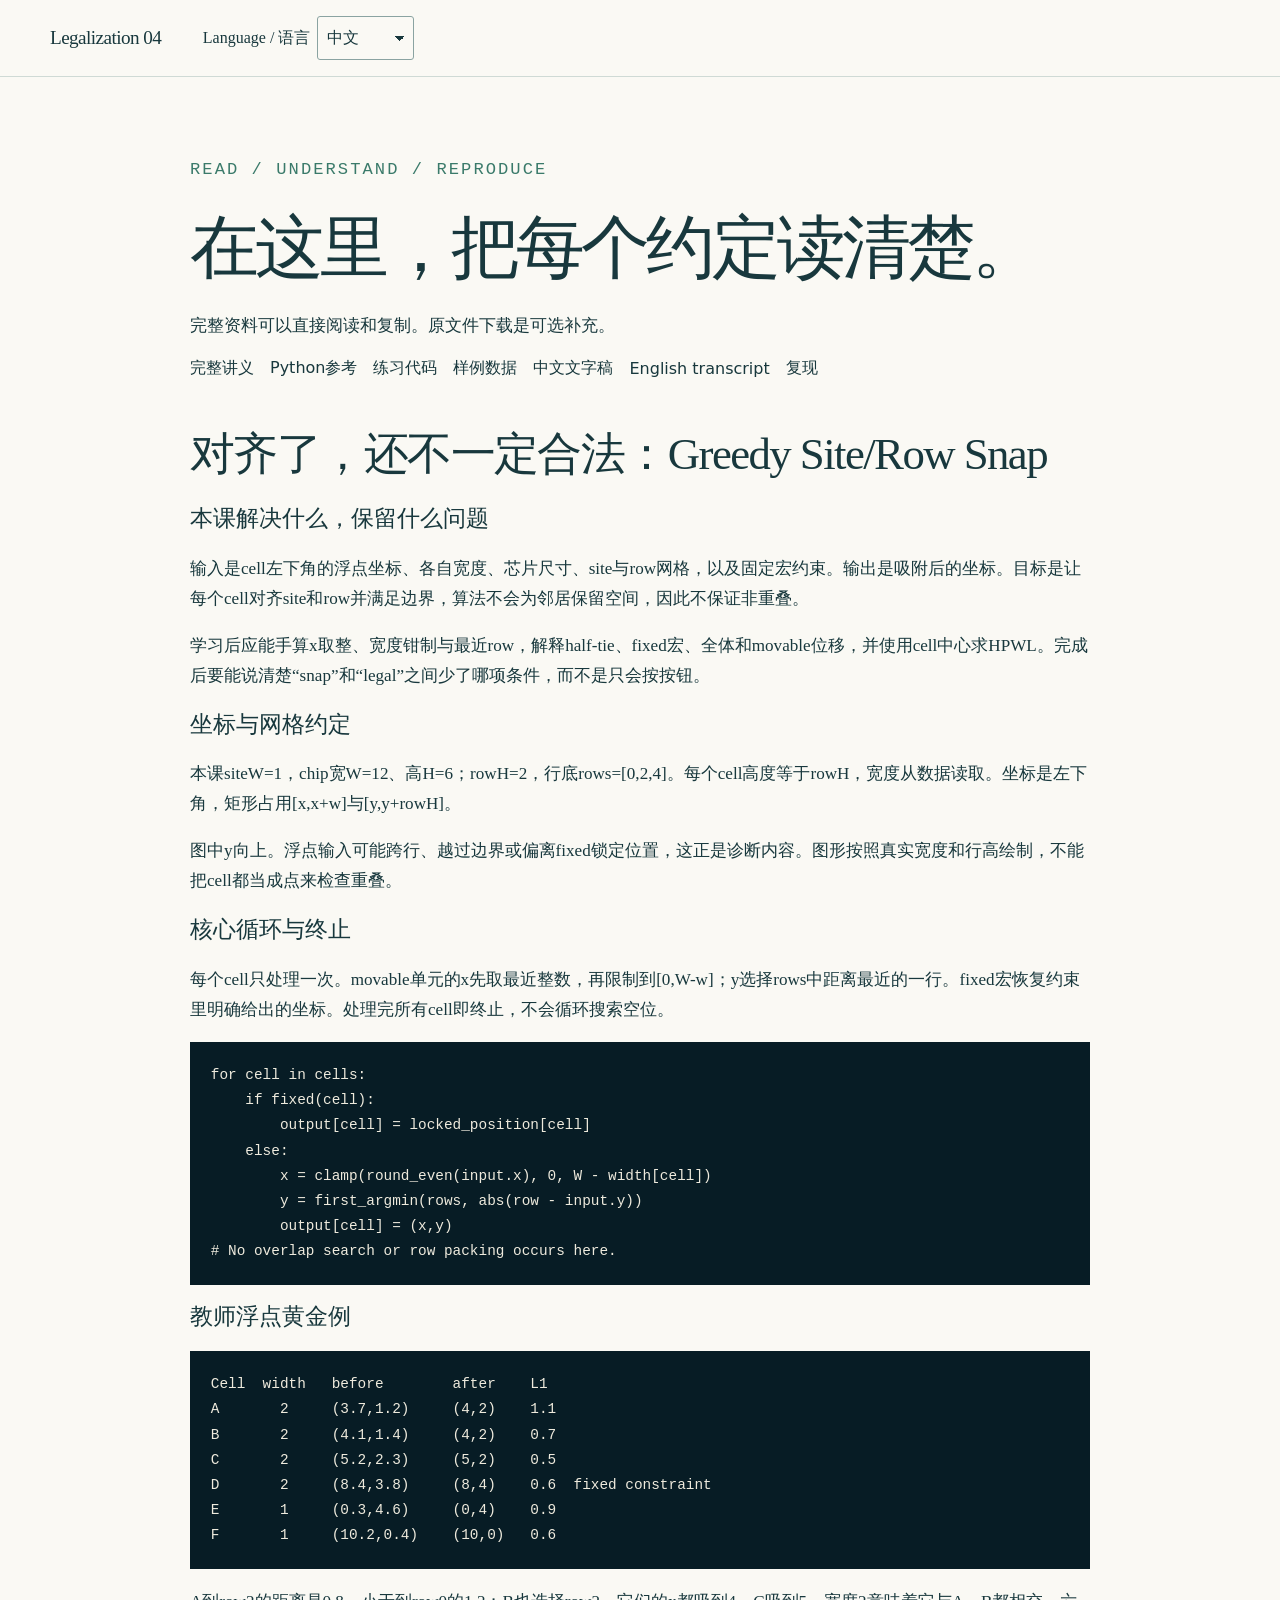
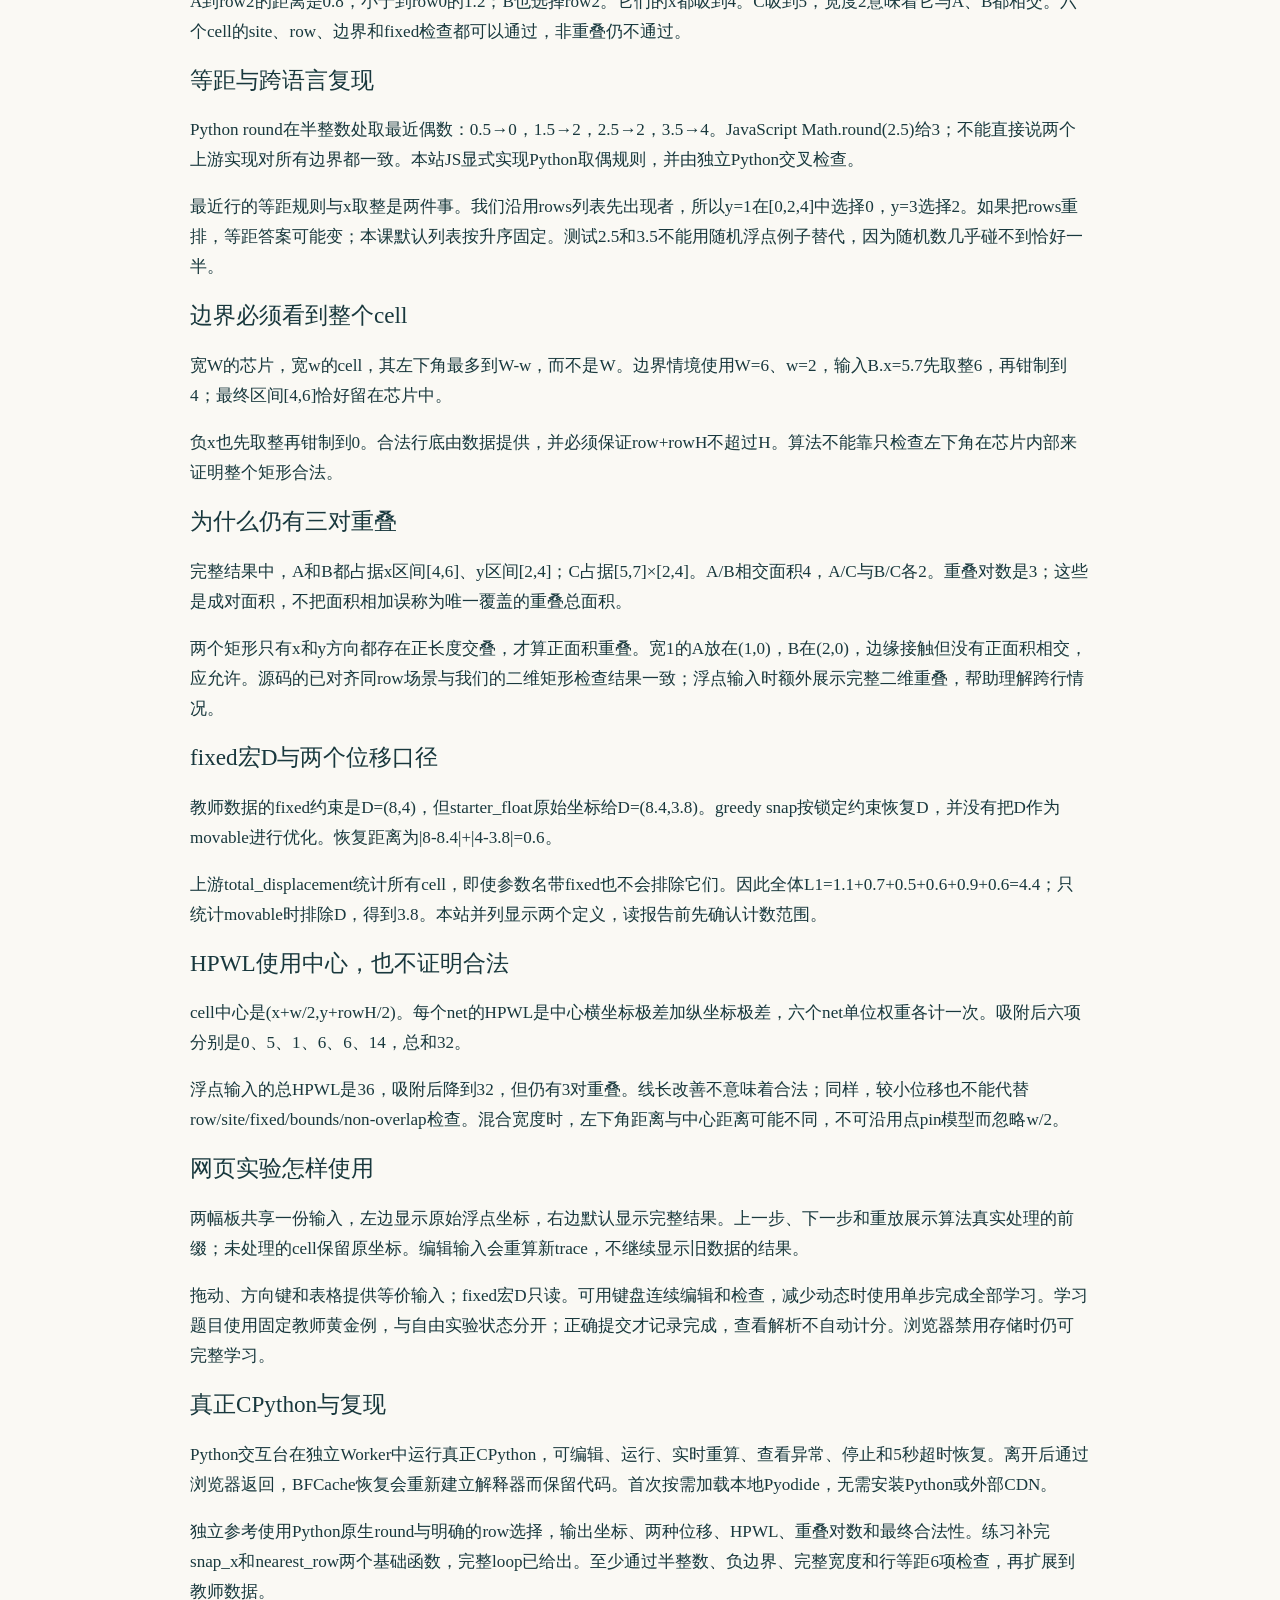
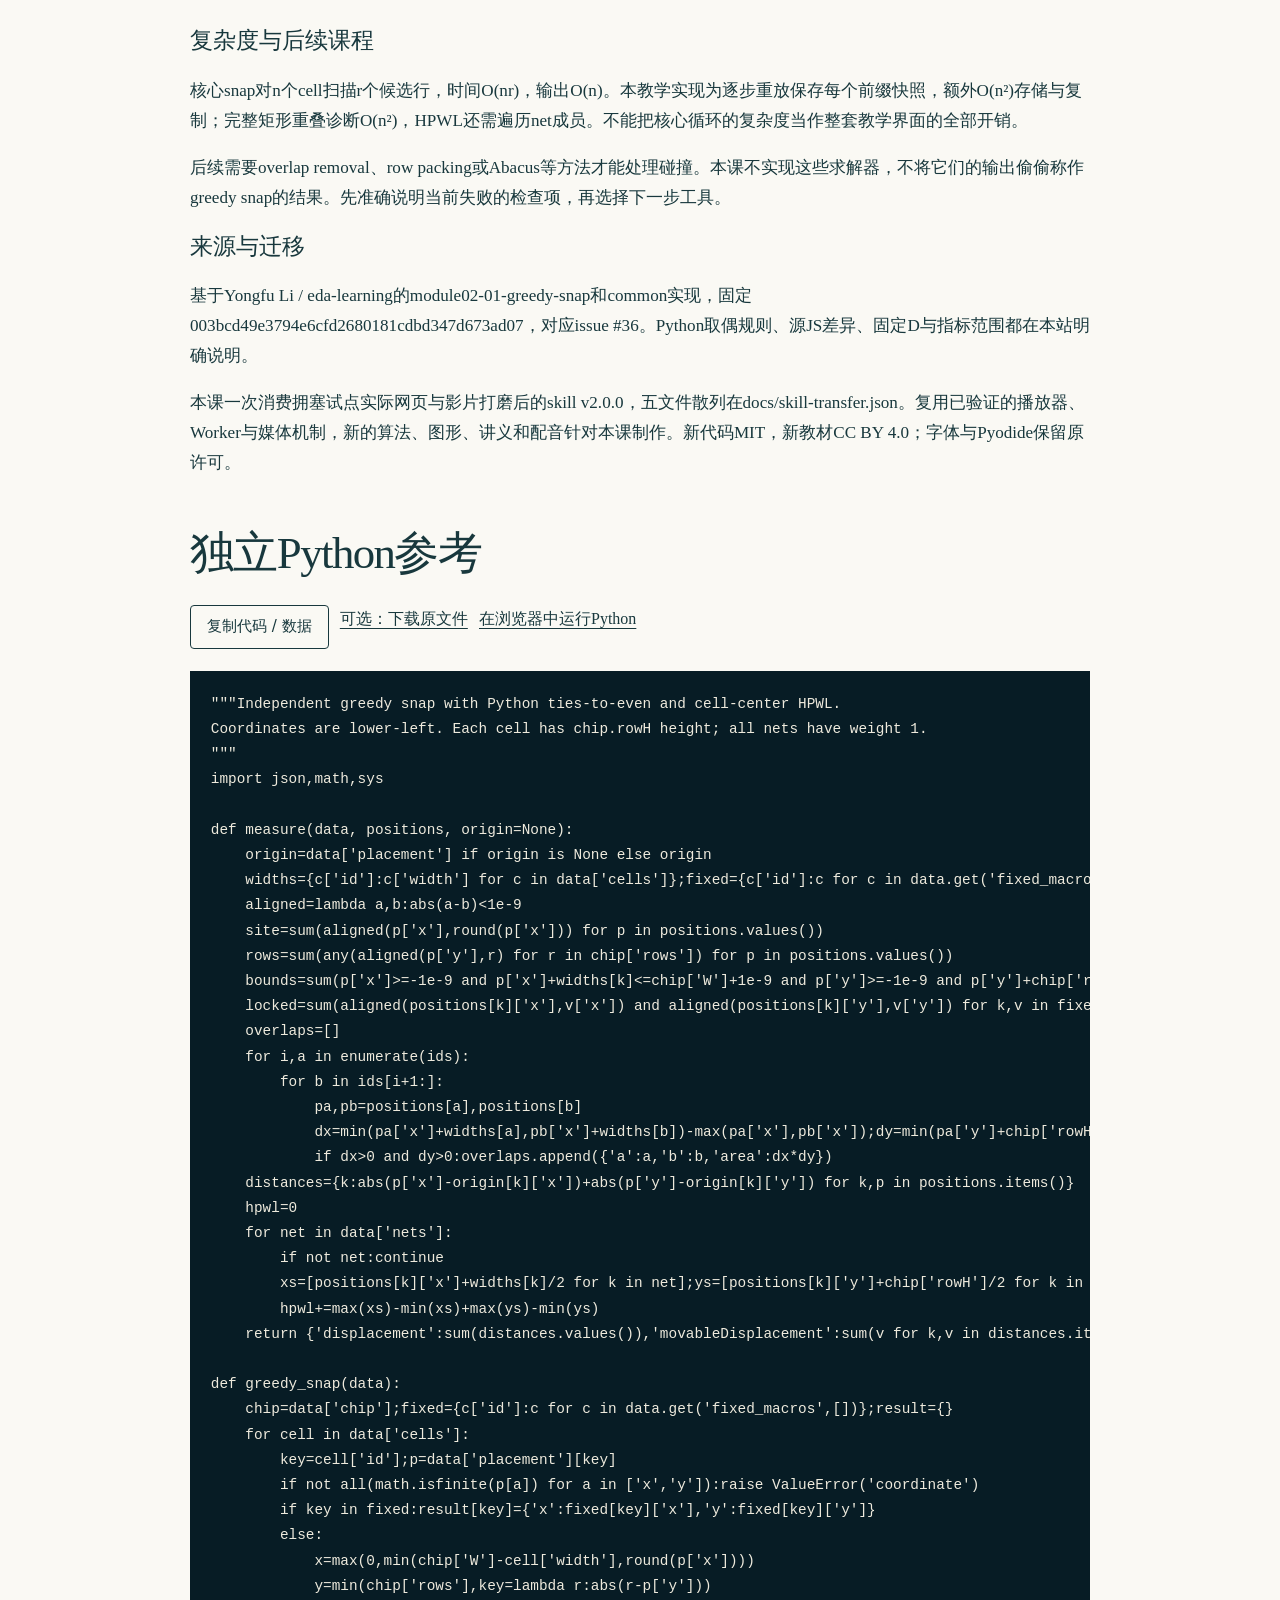
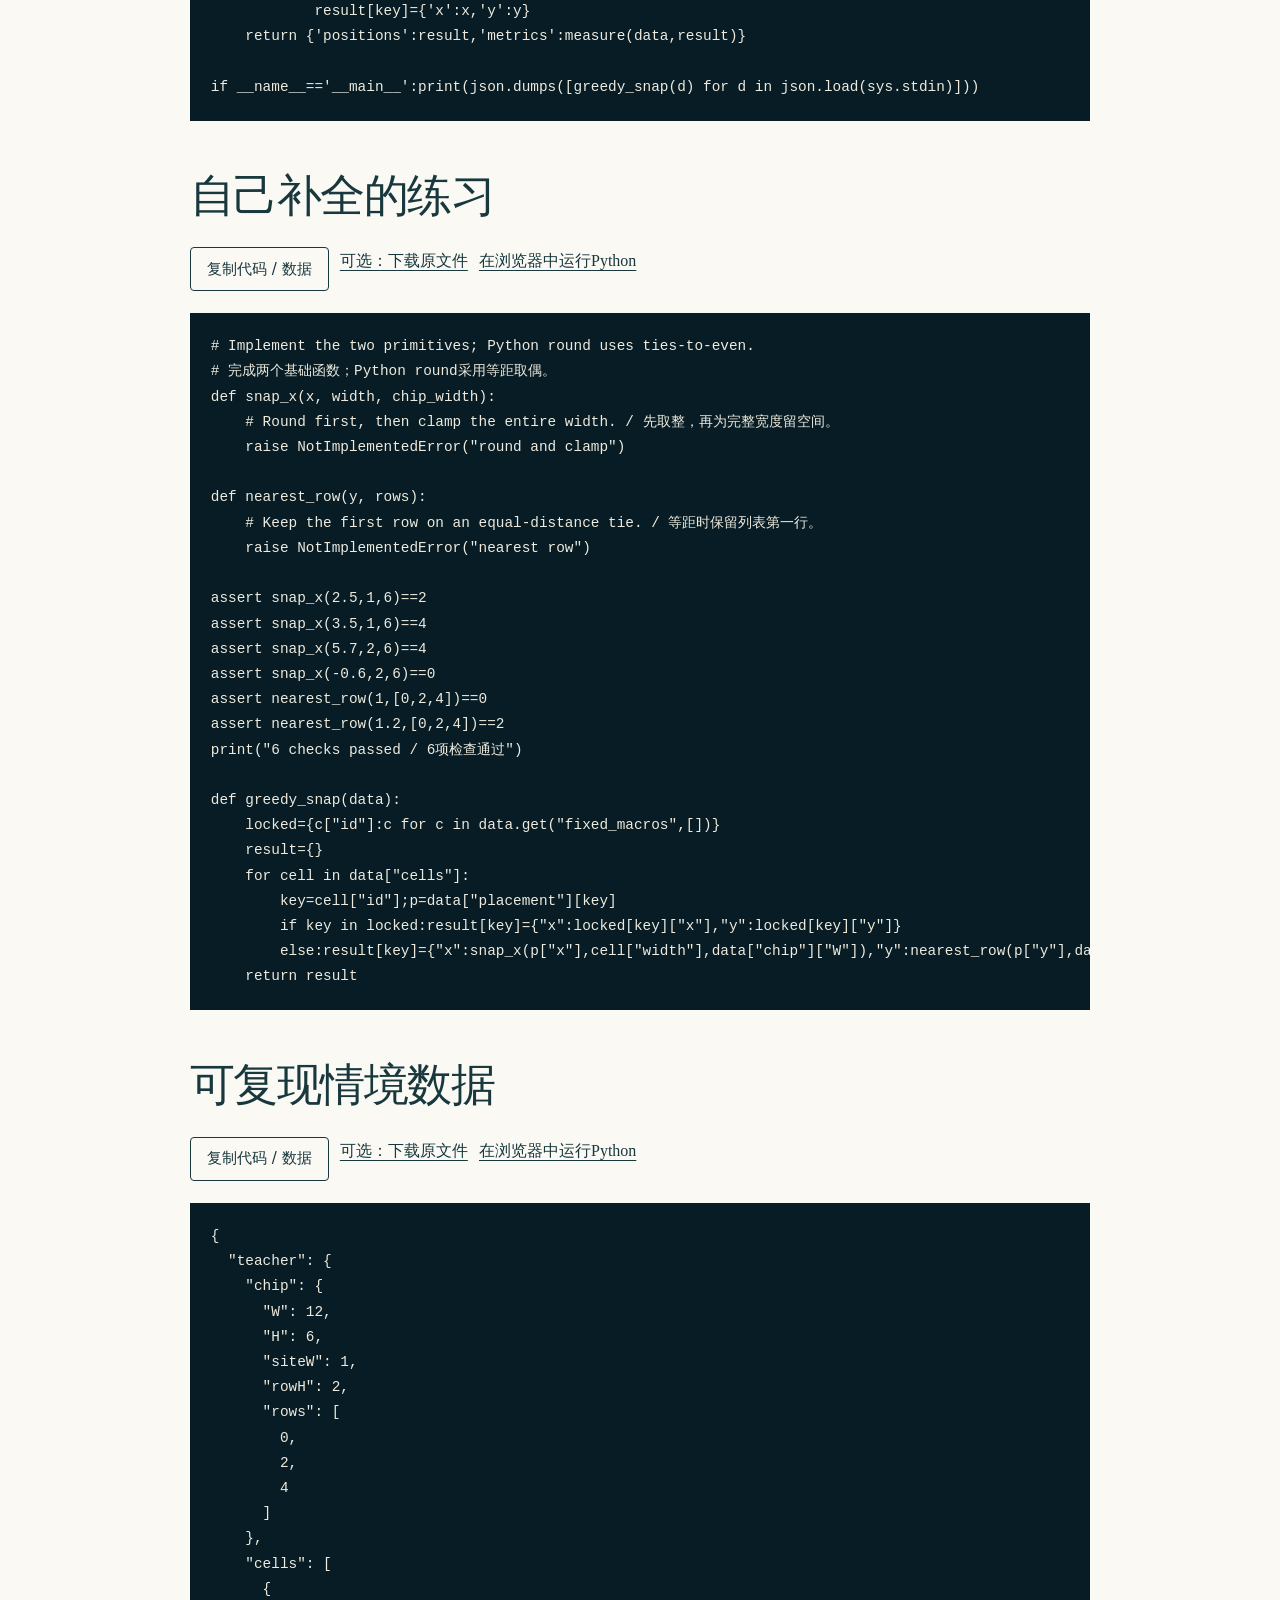
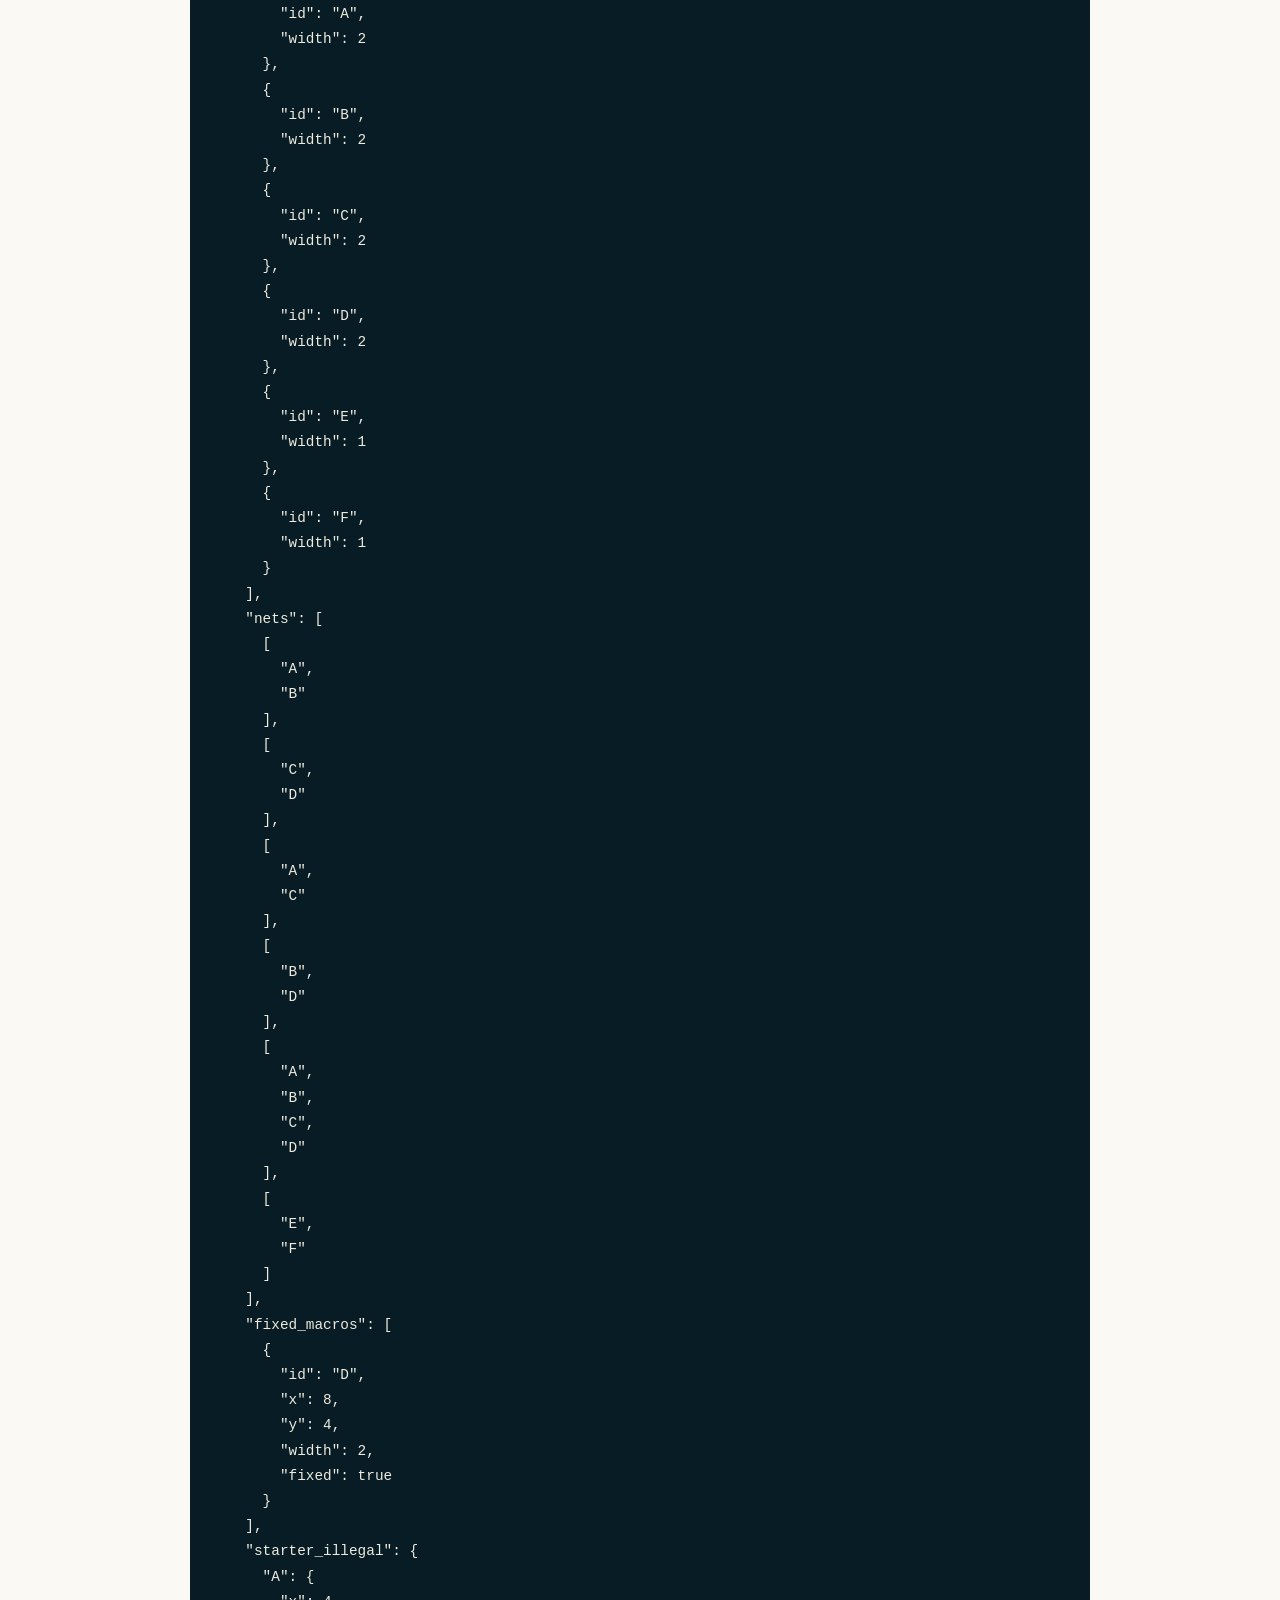
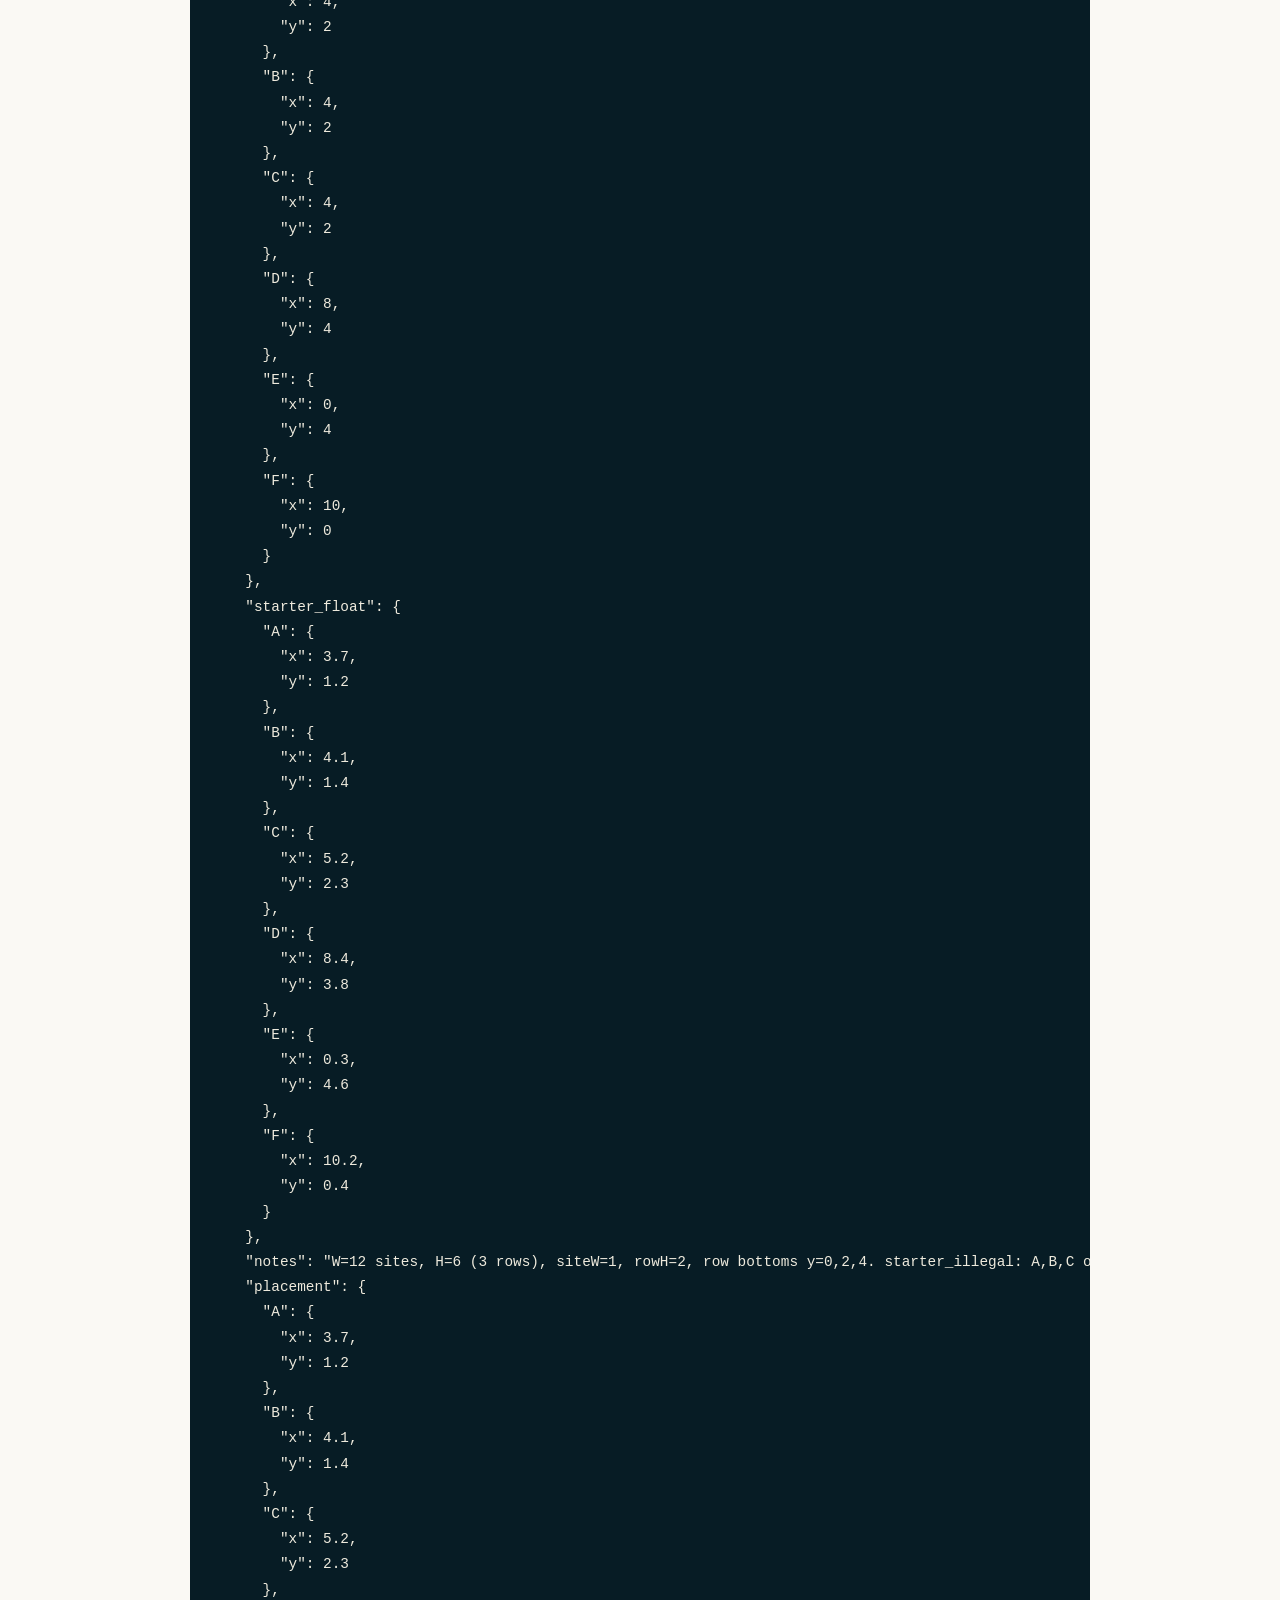
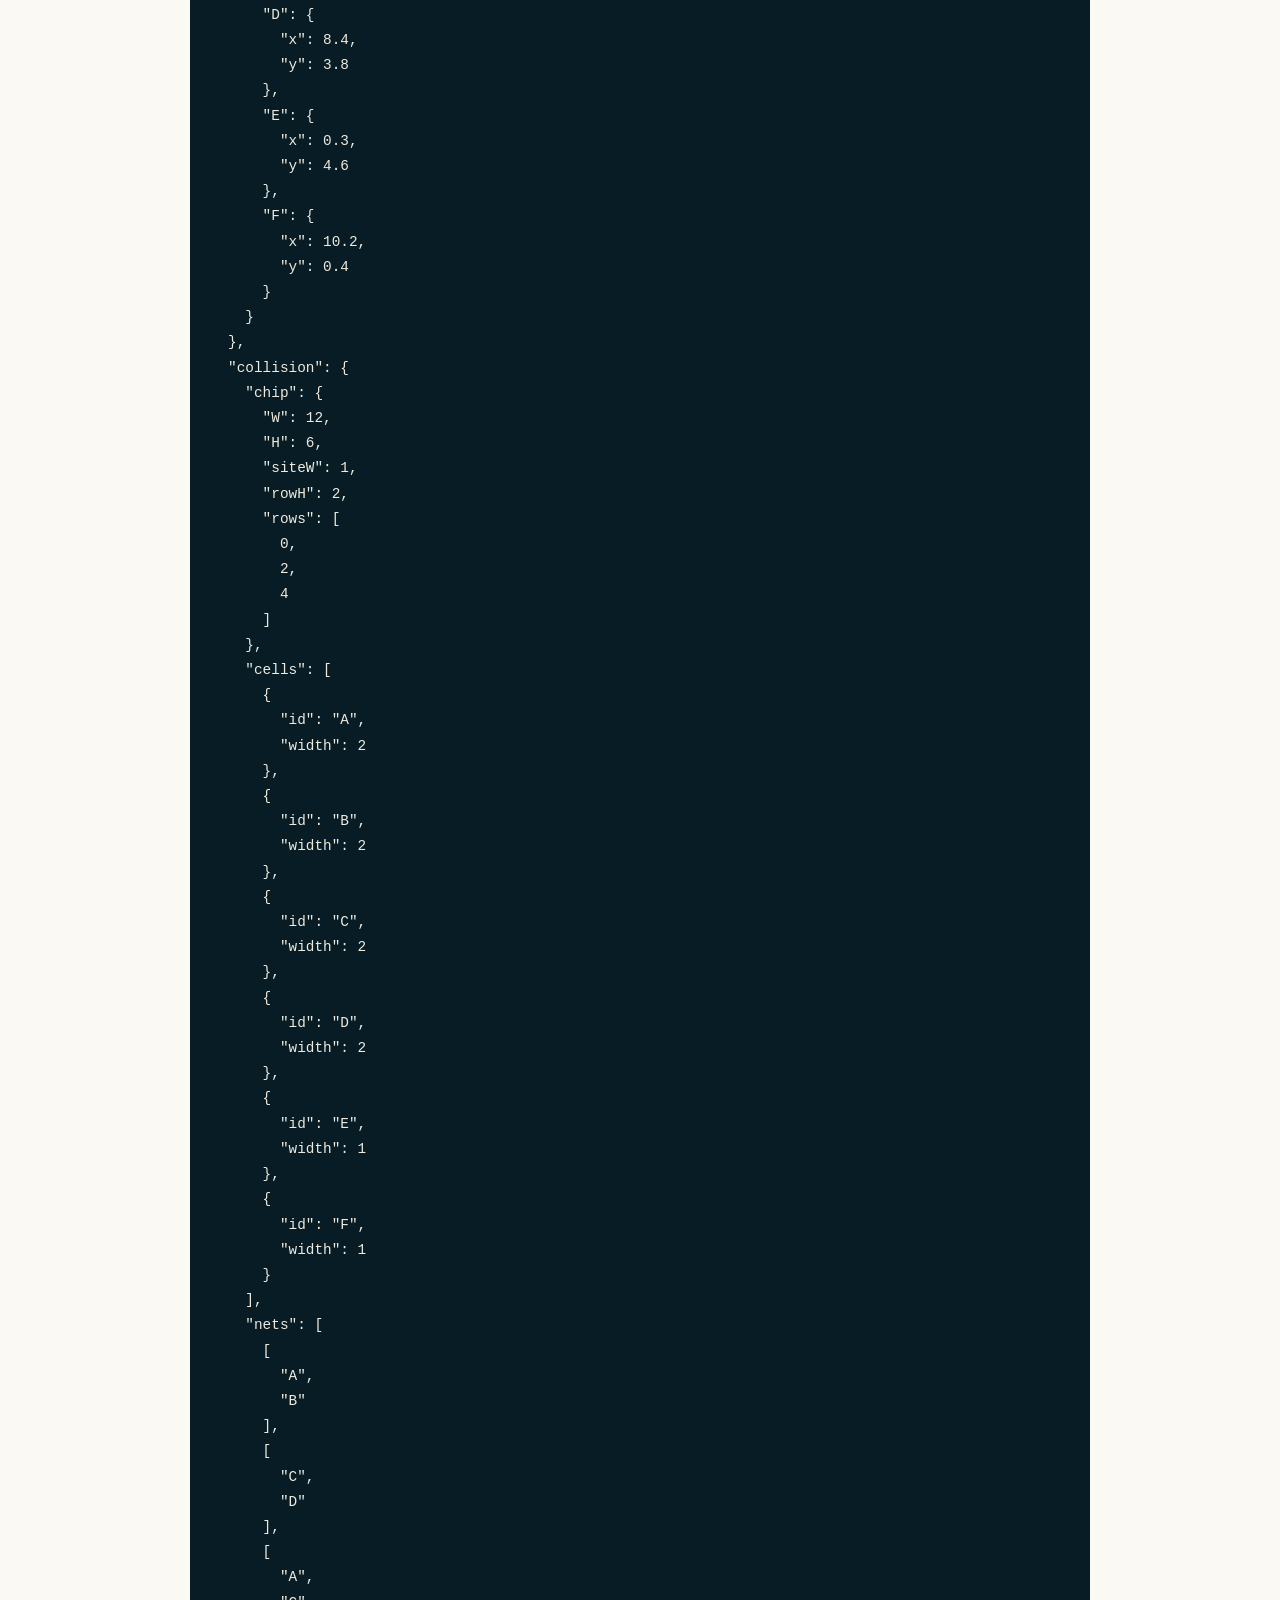
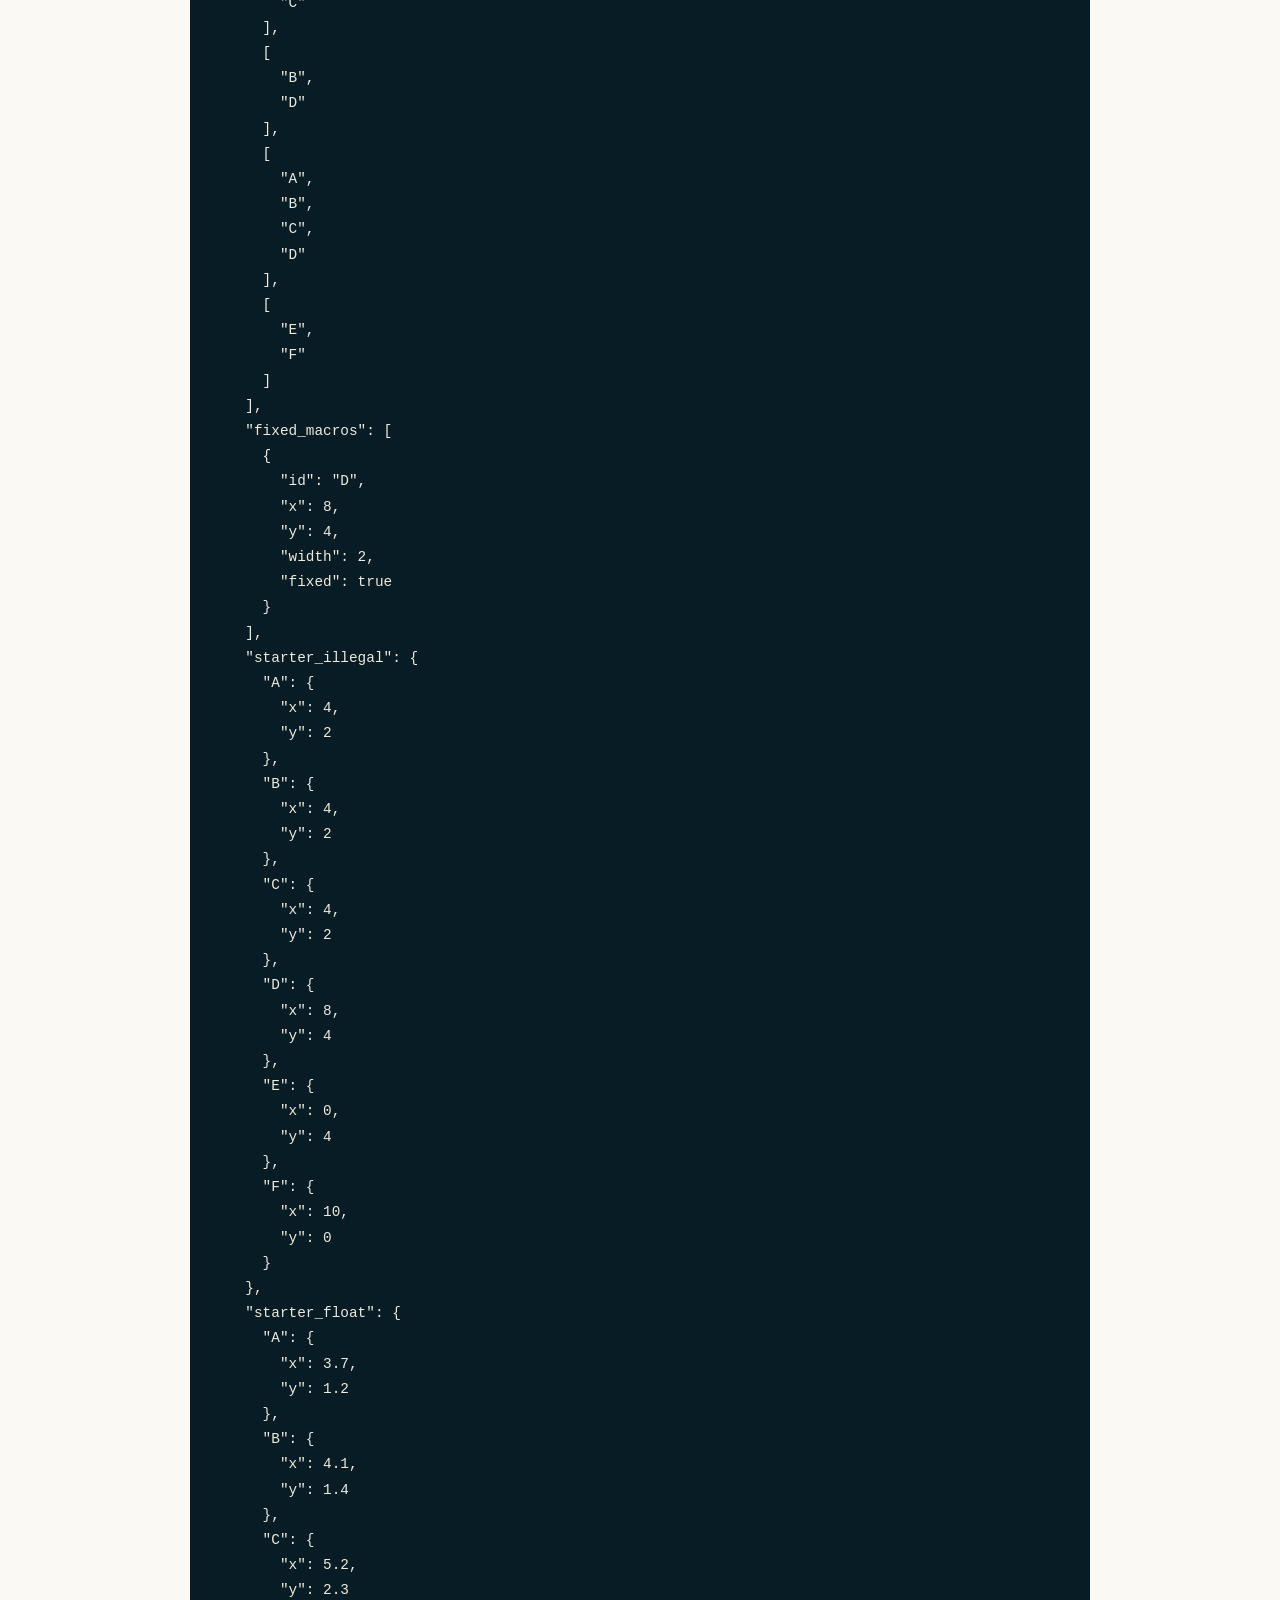
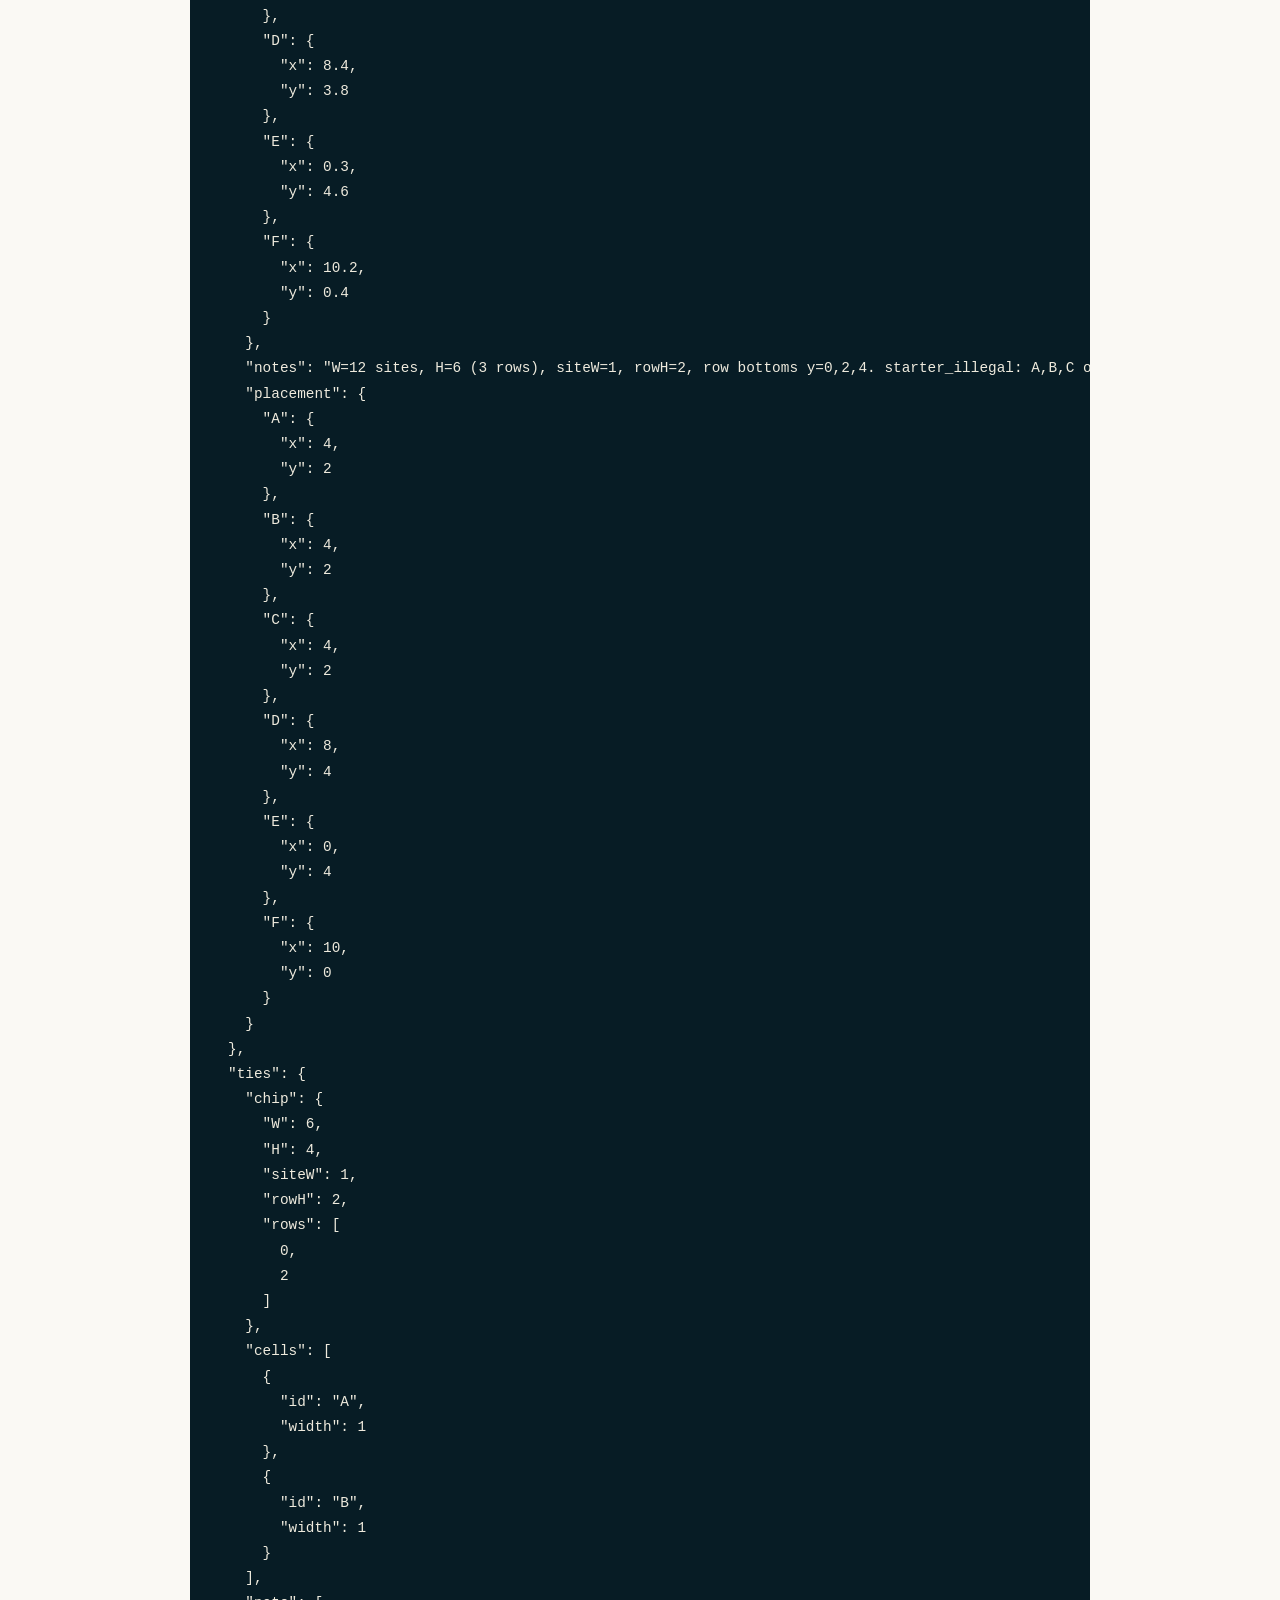
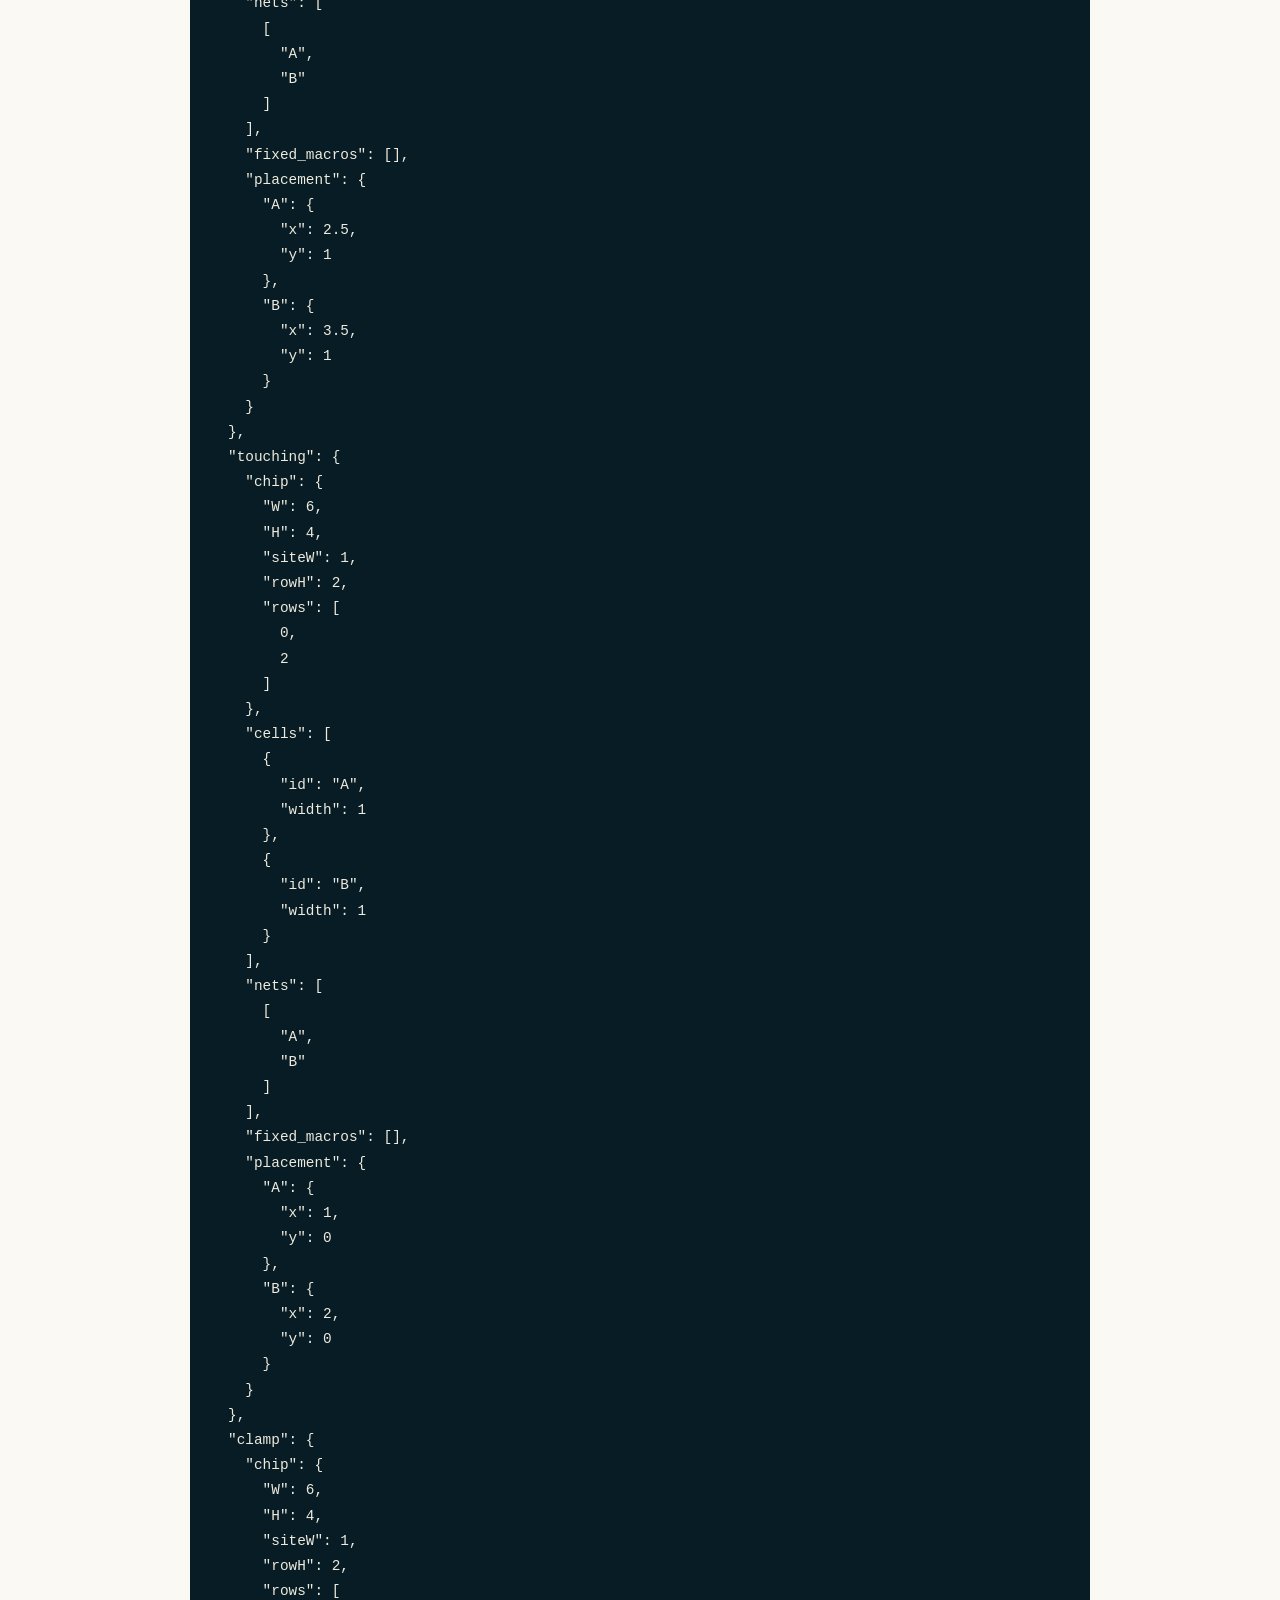
==== commit 6c7705b4: "Fix reviewed precision, overlap, validation and standalone generation" ====
--- a/site/reading/index.html
+++ b/site/reading/index.html
@@ -120,7 +120,7 @@
         for b in ids[i+1:]:
             pa,pb=positions[a],positions[b]
             dx=min(pa[&#x27;x&#x27;]+widths[a],pb[&#x27;x&#x27;]+widths[b])-max(pa[&#x27;x&#x27;],pb[&#x27;x&#x27;]);dy=min(pa[&#x27;y&#x27;]+chip[&#x27;rowH&#x27;],pb[&#x27;y&#x27;]+chip[&#x27;rowH&#x27;])-max(pa[&#x27;y&#x27;],pb[&#x27;y&#x27;])
-            if dx&gt;1e-9 and dy&gt;1e-9:overlaps.append({&#x27;a&#x27;:a,&#x27;b&#x27;:b,&#x27;area&#x27;:dx*dy})
+            if dx&gt;0 and dy&gt;0:overlaps.append({&#x27;a&#x27;:a,&#x27;b&#x27;:b,&#x27;area&#x27;:dx*dy})
     distances={k:abs(p[&#x27;x&#x27;]-origin[k][&#x27;x&#x27;])+abs(p[&#x27;y&#x27;]-origin[k][&#x27;y&#x27;]) for k,p in positions.items()}
     hpwl=0
     for net in data[&#x27;nets&#x27;]:
